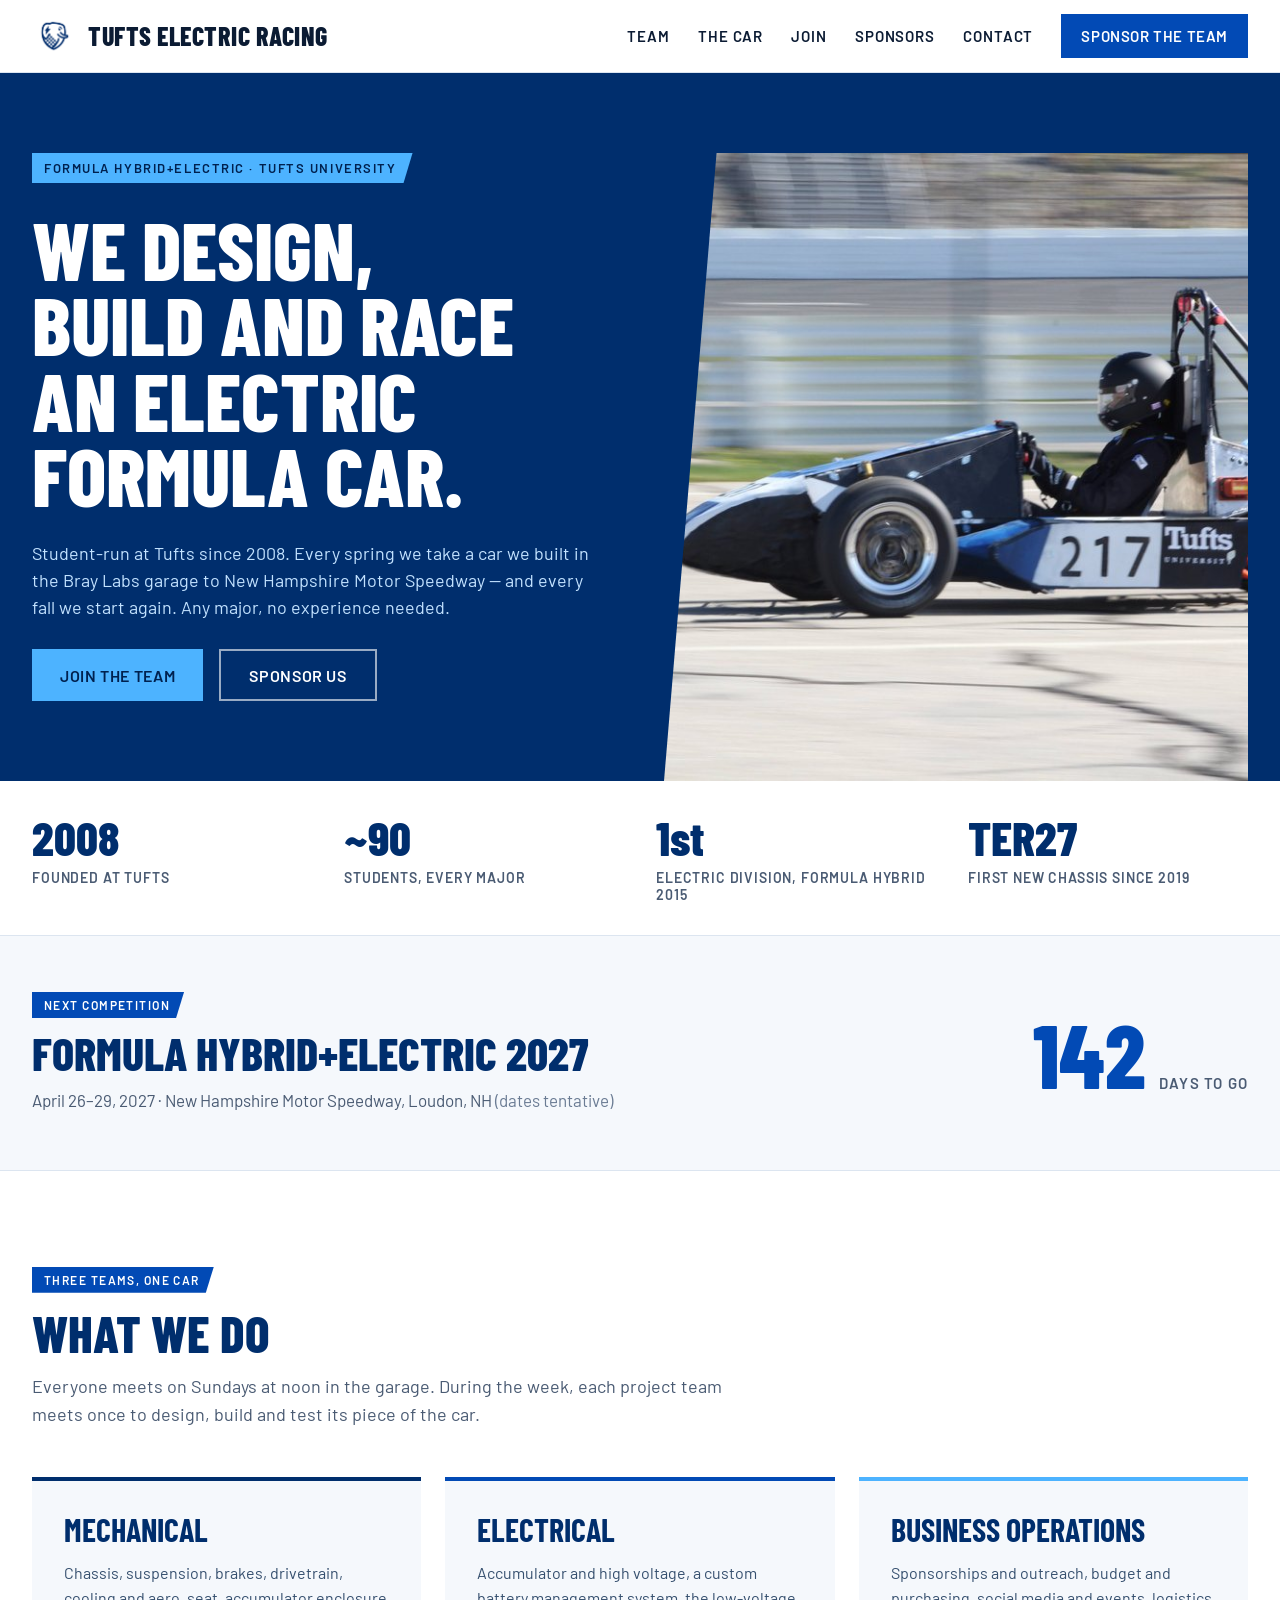
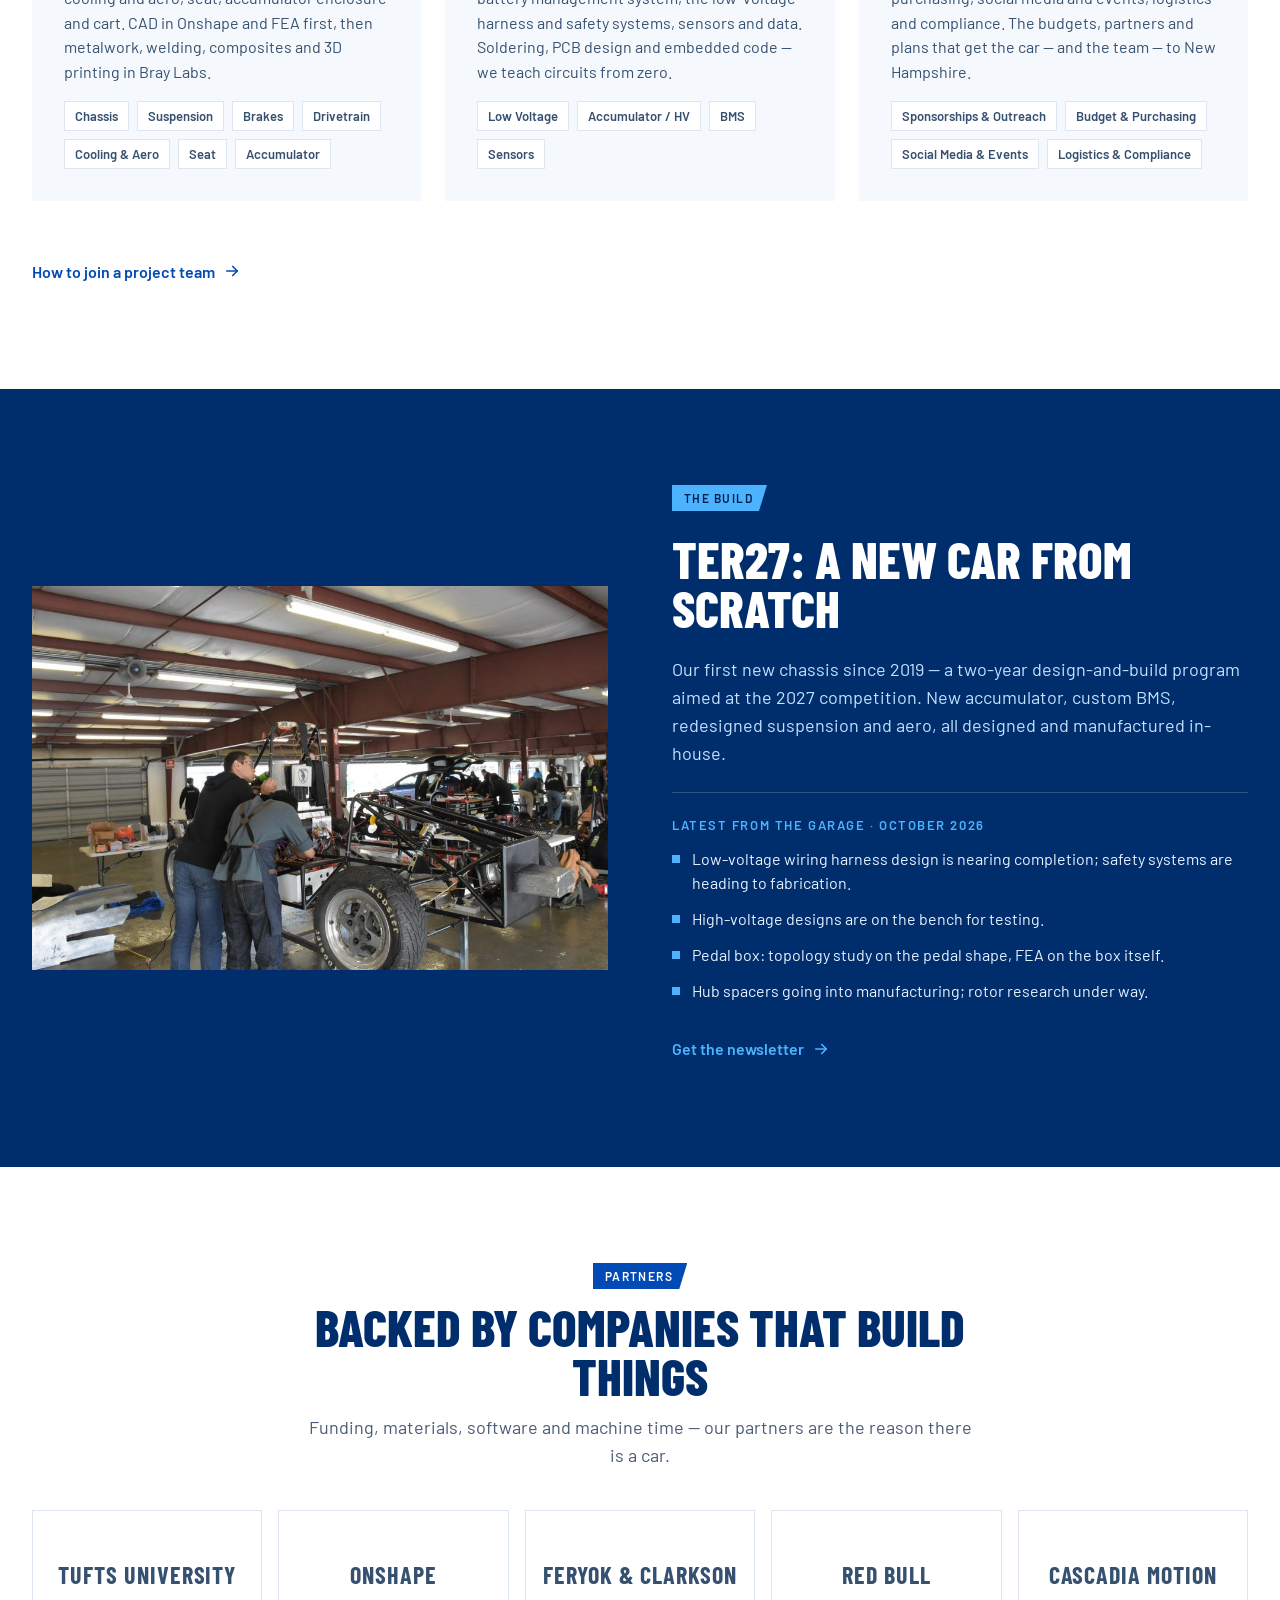
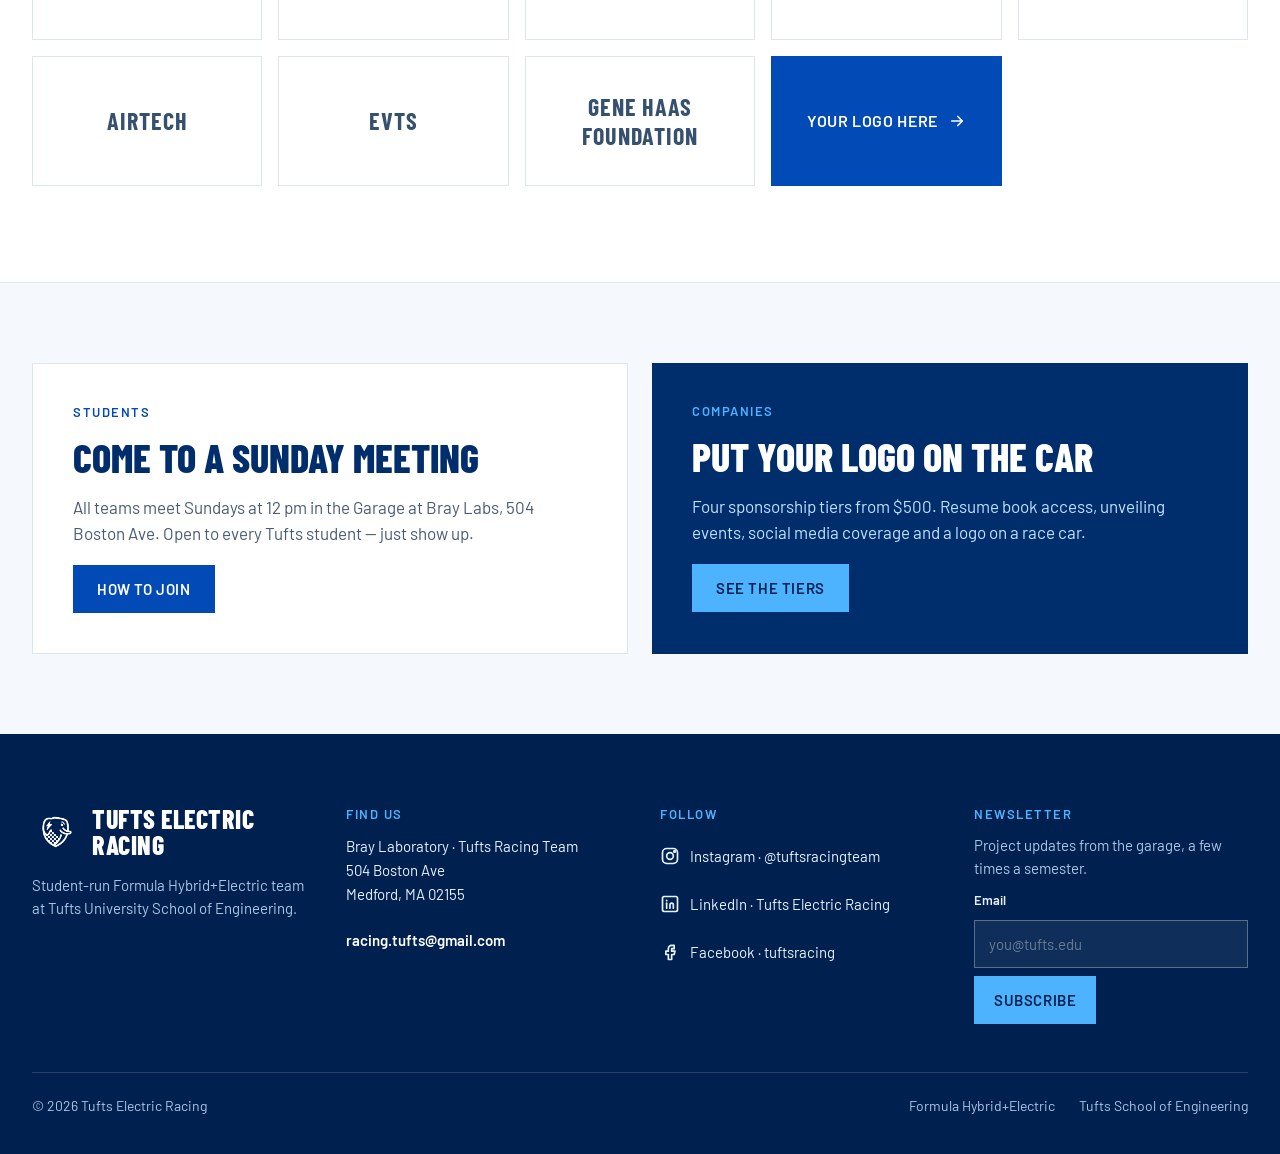
==== index.html @ b84da10d "Website redesign preview: home, sponsors, join and team pages" ====
<!doctype html>
<html lang="en">
<head>
<meta charset="utf-8">
<meta name="viewport" content="width=device-width, initial-scale=1">
<title>Tufts Electric Racing — Formula Hybrid+Electric team at Tufts University</title>
<meta name="description" content="Student-run Formula Hybrid+Electric team at Tufts University. We design, build and race an electric formula car.">
<link rel="icon" type="image/png" href="assets/ter-logo-navy.png">
<link rel="preconnect" href="https://fonts.googleapis.com">
<link rel="preconnect" href="https://fonts.gstatic.com" crossorigin>
<link rel="stylesheet" href="https://fonts.googleapis.com/css2?family=Barlow+Condensed:wght@600;700;800&family=Barlow:wght@400;500;600&display=swap">
<style>
body{margin:0;background:#00214F}
a{color:#024AB5}a:hover{color:#002E6D}
a.navlink:hover{color:#024AB5}
a.btn:hover{filter:brightness(1.08)}
a.btn-ghost:hover{background:rgba(255,255,255,.1)}
a.btn-sky:hover{filter:brightness(1.06)}
a.quiet:hover{text-decoration:underline}
input::placeholder{color:#6B7C94}
</style>
<link rel="stylesheet" href="css/site.css">
</head>
<body>
<div style="font-family: Barlow, 'Helvetica Neue', Arial, sans-serif; color: #0B1B33; background: #F5F8FC; width: 100%; box-sizing: border-box; display: flex; flex-direction: column; -webkit-font-smoothing: antialiased">

  <!-- NAV -->
  <header class="site-header" style="background: #FFFFFF; border-bottom: 1px solid #DCE5F0">
    <nav aria-label="Main" style="max-width: 1280px; margin: 0 auto; padding: 14px 32px; display: flex; align-items: center; gap: 24px; flex-wrap: wrap; box-sizing: border-box">
      <a href="index.html" style="display: flex; align-items: center; gap: 12px; text-decoration: none; color: #0B1B33; min-height: 44px">
        <img src="assets/ter-logo-navy.png" alt="Tufts Electric Racing" style="width: 44px; height: 44px; display: block">
        <span style="font-family: 'Barlow Condensed', 'Arial Narrow', Impact, sans-serif; font-weight: 800; font-size: 26px; letter-spacing: 0.02em; text-transform: uppercase; line-height: 1">Tufts Electric Racing</span>
      </a>
      <button type="button" class="nav-toggle" aria-label="Open menu" aria-expanded="false" aria-controls="site-menu" style="width: 44px; height: 44px; align-items: center; justify-content: center; background: transparent; border: 1px solid #DCE5F0; color: #0B1B33; cursor: pointer; padding: 0; margin-left: auto">
        <svg aria-hidden="true" width="22" height="22" viewBox="0 0 24 24" fill="none" stroke="currentColor" stroke-width="2.2" stroke-linecap="round"><path d="M4 7h16"></path><path d="M4 12h16"></path><path d="M4 17h16"></path></svg>
      </button>
      <div id="site-menu" class="nav-links" style="display: flex; align-items: center; gap: 28px; flex-wrap: wrap; margin-left: auto">
        <a class="navlink" href="team.html" style="display: inline-flex; align-items: center; min-height: 44px; font-weight: 600; font-size: 15px; letter-spacing: 0.06em; text-transform: uppercase; color: #0B1B33; text-decoration: none">Team</a>
        <a class="navlink" href="#ter27" style="display: inline-flex; align-items: center; min-height: 44px; font-weight: 600; font-size: 15px; letter-spacing: 0.06em; text-transform: uppercase; color: #0B1B33; text-decoration: none">The car</a>
        <a class="navlink" href="join.html" style="display: inline-flex; align-items: center; min-height: 44px; font-weight: 600; font-size: 15px; letter-spacing: 0.06em; text-transform: uppercase; color: #0B1B33; text-decoration: none">Join</a>
        <a class="navlink" href="sponsors.html" style="display: inline-flex; align-items: center; min-height: 44px; font-weight: 600; font-size: 15px; letter-spacing: 0.06em; text-transform: uppercase; color: #0B1B33; text-decoration: none">Sponsors</a>
        <a class="navlink" href="#contact" style="display: inline-flex; align-items: center; min-height: 44px; font-weight: 600; font-size: 15px; letter-spacing: 0.06em; text-transform: uppercase; color: #0B1B33; text-decoration: none">Contact</a>
        <a class="btn" href="sponsors.html" style="display: inline-flex; align-items: center; min-height: 44px; padding: 0 20px; background: #024AB5; color: #FFFFFF; font-weight: 600; font-size: 15px; letter-spacing: 0.04em; text-transform: uppercase; text-decoration: none">Sponsor the team</a>
      </div>
    </nav>
  </header>

  <!-- HERO -->
  <section style="background: #002E6D; color: #FFFFFF; overflow: hidden">
    <div style="max-width: 1280px; margin: 0 auto; padding: 80px 32px 0; box-sizing: border-box; display: grid; grid-template-columns: repeat(auto-fit, minmax(min(480px, 100%), 1fr)); gap: 48px; align-items: stretch">
      <div style="display: flex; flex-direction: column; gap: 28px; padding-bottom: 80px; justify-content: center">
        <span style="display: inline-flex; align-items: center; align-self: flex-start; padding: 7px 16px 7px 12px; background: #4DB3FF; color: #00214F; font-size: 13px; font-weight: 600; letter-spacing: 0.12em; text-transform: uppercase; clip-path: polygon(0 0, 100% 0, calc(100% - 9px) 100%, 0 100%)">Formula Hybrid+Electric · Tufts University</span>
        <h1 style="margin: 0; font-family: 'Barlow Condensed', 'Arial Narrow', Impact, sans-serif; font-weight: 800; font-size: clamp(56px, 6.4vw, 100px); line-height: 0.92; text-transform: uppercase; text-wrap: balance">We design, build and race an electric formula car.</h1>
        <p style="margin: 0; font-size: clamp(17px, 1.4vw, 20px); line-height: 1.5; color: #C2E2FF; max-width: 560px">Student-run at Tufts since 2008. Every spring we take a car we built in the Bray Labs garage to New Hampshire Motor Speedway — and every fall we start again. Any major, no experience needed.</p>
        <div style="display: flex; gap: 16px; flex-wrap: wrap">
          <a class="btn-sky" href="join.html" style="display: inline-flex; align-items: center; min-height: 52px; padding: 0 28px; background: #4DB3FF; color: #00214F; font-weight: 600; font-size: 16px; letter-spacing: 0.04em; text-transform: uppercase; text-decoration: none">Join the team</a>
          <a class="btn-ghost" href="sponsors.html" style="display: inline-flex; align-items: center; min-height: 52px; padding: 0 28px; border: 2px solid rgba(255,255,255,0.6); color: #FFFFFF; font-weight: 600; font-size: 16px; letter-spacing: 0.04em; text-transform: uppercase; text-decoration: none; box-sizing: border-box">Sponsor us</a>
        </div>
      </div>
      <figure class="hero-figure" style="margin: 0; min-height: 440px; display: flex">
        <img src="assets/hero-217-track.jpg" alt="Car 217 at speed on the New Hampshire Motor Speedway" style="width: 100%; min-height: 440px; object-fit: cover; display: block; clip-path: polygon(9% 0, 100% 0, 100% 100%, 0 100%)">
      </figure>
    </div>
  </section>

  <!-- STATS -->
  <section aria-label="Team at a glance" style="background: #FFFFFF; border-bottom: 1px solid #DCE5F0">
    <div style="max-width: 1280px; margin: 0 auto; padding: 0 32px; box-sizing: border-box; display: grid; grid-template-columns: repeat(auto-fit, minmax(min(240px, 100%), 1fr)); gap: 0 32px">
      <div style="padding: 32px 0; display: flex; flex-direction: column; gap: 8px">
        <span style="font-family: 'Barlow Condensed', 'Arial Narrow', Impact, sans-serif; font-weight: 800; font-size: 48px; line-height: 1; color: #002E6D">2008</span>
        <span style="font-size: 14px; letter-spacing: 0.06em; text-transform: uppercase; color: #4A5B73; font-weight: 600">Founded at Tufts</span>
      </div>
      <div style="padding: 32px 0; display: flex; flex-direction: column; gap: 8px">
        <span style="font-family: 'Barlow Condensed', 'Arial Narrow', Impact, sans-serif; font-weight: 800; font-size: 48px; line-height: 1; color: #002E6D">~90</span>
        <span style="font-size: 14px; letter-spacing: 0.06em; text-transform: uppercase; color: #4A5B73; font-weight: 600">Students, every major</span>
      </div>
      <div style="padding: 32px 0; display: flex; flex-direction: column; gap: 8px">
        <span style="font-family: 'Barlow Condensed', 'Arial Narrow', Impact, sans-serif; font-weight: 800; font-size: 48px; line-height: 1; color: #002E6D">1st</span>
        <span style="font-size: 14px; letter-spacing: 0.06em; text-transform: uppercase; color: #4A5B73; font-weight: 600">Electric Division, Formula Hybrid 2015</span>
      </div>
      <div style="padding: 32px 0; display: flex; flex-direction: column; gap: 8px">
        <span style="font-family: 'Barlow Condensed', 'Arial Narrow', Impact, sans-serif; font-weight: 800; font-size: 48px; line-height: 1; color: #002E6D">TER27</span>
        <span style="font-size: 14px; letter-spacing: 0.06em; text-transform: uppercase; color: #4A5B73; font-weight: 600">First new chassis since 2019</span>
      </div>
    </div>
  </section>

  <!-- NEXT RACE -->
  <section aria-label="Next competition" style="background: #F5F8FC">
    <div style="max-width: 1280px; margin: 0 auto; padding: 56px 32px; box-sizing: border-box; display: flex; flex-wrap: wrap; gap: 32px 48px; align-items: center; justify-content: space-between">
      <div style="display: flex; flex-direction: column; gap: 12px; flex: 1 1 420px">
        <span style="display: inline-flex; align-items: center; align-self: flex-start; padding: 6px 14px 6px 12px; background: #024AB5; color: #FFFFFF; font-size: 12px; font-weight: 600; letter-spacing: 0.12em; text-transform: uppercase; clip-path: polygon(0 0, 100% 0, calc(100% - 8px) 100%, 0 100%)">Next competition</span>
        <h2 style="margin: 0; font-family: 'Barlow Condensed', 'Arial Narrow', Impact, sans-serif; font-weight: 800; font-size: clamp(36px, 3.6vw, 52px); line-height: 1; text-transform: uppercase; color: #002E6D">Formula Hybrid+Electric 2027</h2>
        <p style="margin: 0; font-size: 17px; line-height: 1.5; color: #4A5B73">April 26–29, 2027 · New Hampshire Motor Speedway, Loudon, NH <span style="color: #6B7C94">(dates tentative)</span></p>
      </div>
      <div style="display: flex; align-items: baseline; gap: 14px">
        <span style="font-family: 'Barlow Condensed', 'Arial Narrow', Impact, sans-serif; font-weight: 800; font-size: clamp(72px, 7vw, 112px); line-height: 0.9; color: #024AB5"><span data-days-to="2027-04-26">180</span></span>
        <span style="font-size: 15px; font-weight: 600; letter-spacing: 0.08em; text-transform: uppercase; color: #4A5B73; max-width: 90px; line-height: 1.3">days to go</span>
      </div>
    </div>
  </section>

  <!-- WHAT WE DO -->
  <section id="teams" style="background: #FFFFFF; border-top: 1px solid #DCE5F0">
    <div style="max-width: 1280px; margin: 0 auto; padding: 96px 32px; box-sizing: border-box; display: flex; flex-direction: column; gap: 48px">
      <div style="display: flex; flex-direction: column; gap: 16px; max-width: 720px">
        <span style="display: inline-flex; align-items: center; align-self: flex-start; padding: 6px 14px 6px 12px; background: #024AB5; color: #FFFFFF; font-size: 12px; font-weight: 600; letter-spacing: 0.12em; text-transform: uppercase; clip-path: polygon(0 0, 100% 0, calc(100% - 8px) 100%, 0 100%)">Three teams, one car</span>
        <h2 style="margin: 0; font-family: 'Barlow Condensed', 'Arial Narrow', Impact, sans-serif; font-weight: 800; font-size: clamp(40px, 4vw, 60px); line-height: 0.95; text-transform: uppercase; color: #002E6D">What we do</h2>
        <p style="margin: 0; font-size: 18px; line-height: 1.55; color: #4A5B73">Everyone meets on Sundays at noon in the garage. During the week, each project team meets once to design, build and test its piece of the car.</p>
      </div>
      <div style="display: grid; grid-template-columns: repeat(auto-fit, minmax(min(340px, 100%), 1fr)); gap: 24px">
        <article style="background: #F5F8FC; border-top: 4px solid #002E6D; padding: 32px; display: flex; flex-direction: column; gap: 16px">
          <h3 style="margin: 0; font-family: 'Barlow Condensed', 'Arial Narrow', Impact, sans-serif; font-weight: 700; font-size: 32px; line-height: 1; text-transform: uppercase; color: #002E6D">Mechanical</h3>
          <p style="margin: 0; font-size: 16px; line-height: 1.55; color: #36506F">Chassis, suspension, brakes, drivetrain, cooling and aero, seat, accumulator enclosure and cart. CAD in Onshape and FEA first, then metalwork, welding, composites and 3D printing in Bray Labs.</p>
          <ul style="margin: 0; padding: 0; list-style: none; display: flex; flex-wrap: wrap; gap: 8px">
            <li style="padding: 6px 10px; background: #FFFFFF; border: 1px solid #DCE5F0; font-size: 13px; font-weight: 600; color: #36506F">Chassis</li>
            <li style="padding: 6px 10px; background: #FFFFFF; border: 1px solid #DCE5F0; font-size: 13px; font-weight: 600; color: #36506F">Suspension</li>
            <li style="padding: 6px 10px; background: #FFFFFF; border: 1px solid #DCE5F0; font-size: 13px; font-weight: 600; color: #36506F">Brakes</li>
            <li style="padding: 6px 10px; background: #FFFFFF; border: 1px solid #DCE5F0; font-size: 13px; font-weight: 600; color: #36506F">Drivetrain</li>
            <li style="padding: 6px 10px; background: #FFFFFF; border: 1px solid #DCE5F0; font-size: 13px; font-weight: 600; color: #36506F">Cooling &amp; Aero</li>
            <li style="padding: 6px 10px; background: #FFFFFF; border: 1px solid #DCE5F0; font-size: 13px; font-weight: 600; color: #36506F">Seat</li>
            <li style="padding: 6px 10px; background: #FFFFFF; border: 1px solid #DCE5F0; font-size: 13px; font-weight: 600; color: #36506F">Accumulator</li>
          </ul>
        </article>
        <article style="background: #F5F8FC; border-top: 4px solid #024AB5; padding: 32px; display: flex; flex-direction: column; gap: 16px">
          <h3 style="margin: 0; font-family: 'Barlow Condensed', 'Arial Narrow', Impact, sans-serif; font-weight: 700; font-size: 32px; line-height: 1; text-transform: uppercase; color: #002E6D">Electrical</h3>
          <p style="margin: 0; font-size: 16px; line-height: 1.55; color: #36506F">Accumulator and high voltage, a custom battery management system, the low-voltage harness and safety systems, sensors and data. Soldering, PCB design and embedded code — we teach circuits from zero.</p>
          <ul style="margin: 0; padding: 0; list-style: none; display: flex; flex-wrap: wrap; gap: 8px">
            <li style="padding: 6px 10px; background: #FFFFFF; border: 1px solid #DCE5F0; font-size: 13px; font-weight: 600; color: #36506F">Low Voltage</li>
            <li style="padding: 6px 10px; background: #FFFFFF; border: 1px solid #DCE5F0; font-size: 13px; font-weight: 600; color: #36506F">Accumulator / HV</li>
            <li style="padding: 6px 10px; background: #FFFFFF; border: 1px solid #DCE5F0; font-size: 13px; font-weight: 600; color: #36506F">BMS</li>
            <li style="padding: 6px 10px; background: #FFFFFF; border: 1px solid #DCE5F0; font-size: 13px; font-weight: 600; color: #36506F">Sensors</li>
          </ul>
        </article>
        <article style="background: #F5F8FC; border-top: 4px solid #4DB3FF; padding: 32px; display: flex; flex-direction: column; gap: 16px">
          <h3 style="margin: 0; font-family: 'Barlow Condensed', 'Arial Narrow', Impact, sans-serif; font-weight: 700; font-size: 32px; line-height: 1; text-transform: uppercase; color: #002E6D">Business Operations</h3>
          <p style="margin: 0; font-size: 16px; line-height: 1.55; color: #36506F">Sponsorships and outreach, budget and purchasing, social media and events, logistics and compliance. The budgets, partners and plans that get the car — and the team — to New Hampshire.</p>
          <ul style="margin: 0; padding: 0; list-style: none; display: flex; flex-wrap: wrap; gap: 8px">
            <li style="padding: 6px 10px; background: #FFFFFF; border: 1px solid #DCE5F0; font-size: 13px; font-weight: 600; color: #36506F">Sponsorships &amp; Outreach</li>
            <li style="padding: 6px 10px; background: #FFFFFF; border: 1px solid #DCE5F0; font-size: 13px; font-weight: 600; color: #36506F">Budget &amp; Purchasing</li>
            <li style="padding: 6px 10px; background: #FFFFFF; border: 1px solid #DCE5F0; font-size: 13px; font-weight: 600; color: #36506F">Social Media &amp; Events</li>
            <li style="padding: 6px 10px; background: #FFFFFF; border: 1px solid #DCE5F0; font-size: 13px; font-weight: 600; color: #36506F">Logistics &amp; Compliance</li>
          </ul>
        </article>
      </div>
      <a class="quiet" href="join.html" style="align-self: flex-start; font-weight: 600; font-size: 16px; color: #024AB5; text-decoration: none; display: inline-flex; align-items: center; gap: 8px; min-height: 44px">How to join a project team
        <svg aria-hidden="true" width="18" height="18" viewBox="0 0 24 24" fill="none" stroke="currentColor" stroke-width="2.2" stroke-linecap="round" stroke-linejoin="round"><path d="M5 12h14"></path><path d="m13 6 6 6-6 6"></path></svg>
      </a>
    </div>
  </section>

  <!-- TER27 -->
  <section id="ter27" style="background: #002E6D; color: #FFFFFF">
    <div style="max-width: 1280px; margin: 0 auto; padding: 96px 32px; box-sizing: border-box; display: grid; grid-template-columns: repeat(auto-fit, minmax(min(480px, 100%), 1fr)); gap: 64px; align-items: center">
      <img src="assets/garage-chassis.jpg" alt="The chassis on stands in the Bray Labs garage" style="width: 100%; height: auto; display: block">
      <div style="display: flex; flex-direction: column; gap: 24px">
        <span style="display: inline-flex; align-items: center; align-self: flex-start; padding: 6px 14px 6px 12px; background: #4DB3FF; color: #00214F; font-size: 12px; font-weight: 600; letter-spacing: 0.12em; text-transform: uppercase; clip-path: polygon(0 0, 100% 0, calc(100% - 8px) 100%, 0 100%)">The build</span>
        <h2 style="margin: 0; font-family: 'Barlow Condensed', 'Arial Narrow', Impact, sans-serif; font-weight: 800; font-size: clamp(40px, 4vw, 60px); line-height: 0.95; text-transform: uppercase">TER27: a new car from scratch</h2>
        <p style="margin: 0; font-size: 18px; line-height: 1.55; color: #C2E2FF">Our first new chassis since 2019 — a two-year design-and-build program aimed at the 2027 competition. New accumulator, custom BMS, redesigned suspension and aero, all designed and manufactured in-house.</p>
        <div style="display: flex; flex-direction: column; gap: 14px; border-top: 1px solid rgba(255,255,255,0.18); padding-top: 24px">
          <h3 style="margin: 0; font-size: 13px; font-weight: 600; letter-spacing: 0.12em; text-transform: uppercase; color: #4DB3FF">Latest from the garage · October 2026</h3>
          <ul style="margin: 0; padding: 0; list-style: none; display: flex; flex-direction: column; gap: 12px; font-size: 16px; line-height: 1.5; color: #E8F2FF">
            <li style="display: flex; gap: 12px"><span aria-hidden="true" style="flex: none; width: 8px; height: 8px; margin-top: 8px; background: #4DB3FF"></span>Low-voltage wiring harness design is nearing completion; safety systems are heading to fabrication.</li>
            <li style="display: flex; gap: 12px"><span aria-hidden="true" style="flex: none; width: 8px; height: 8px; margin-top: 8px; background: #4DB3FF"></span>High-voltage designs are on the bench for testing.</li>
            <li style="display: flex; gap: 12px"><span aria-hidden="true" style="flex: none; width: 8px; height: 8px; margin-top: 8px; background: #4DB3FF"></span>Pedal box: topology study on the pedal shape, FEA on the box itself.</li>
            <li style="display: flex; gap: 12px"><span aria-hidden="true" style="flex: none; width: 8px; height: 8px; margin-top: 8px; background: #4DB3FF"></span>Hub spacers going into manufacturing; rotor research under way.</li>
          </ul>
        </div>
        <a class="quiet" href="#newsletter" style="align-self: flex-start; font-weight: 600; font-size: 16px; color: #4DB3FF; text-decoration: none; display: inline-flex; align-items: center; gap: 8px; min-height: 44px">Get the newsletter
          <svg aria-hidden="true" width="18" height="18" viewBox="0 0 24 24" fill="none" stroke="currentColor" stroke-width="2.2" stroke-linecap="round" stroke-linejoin="round"><path d="M5 12h14"></path><path d="m13 6 6 6-6 6"></path></svg>
        </a>
      </div>
    </div>
  </section>

  <!-- PARTNERS -->
  <section aria-label="Partners" style="background: #FFFFFF">
    <div style="max-width: 1280px; margin: 0 auto; padding: 96px 32px; box-sizing: border-box; display: flex; flex-direction: column; gap: 40px; align-items: center; text-align: center">
      <div style="display: flex; flex-direction: column; gap: 14px; align-items: center; max-width: 680px">
        <span style="display: inline-flex; align-items: center; padding: 6px 14px 6px 12px; background: #024AB5; color: #FFFFFF; font-size: 12px; font-weight: 600; letter-spacing: 0.12em; text-transform: uppercase; clip-path: polygon(0 0, 100% 0, calc(100% - 8px) 100%, 0 100%)">Partners</span>
        <h2 style="margin: 0; font-family: 'Barlow Condensed', 'Arial Narrow', Impact, sans-serif; font-weight: 800; font-size: clamp(40px, 4vw, 60px); line-height: 0.95; text-transform: uppercase; color: #002E6D">Backed by companies that build things</h2>
        <p style="margin: 0; font-size: 18px; line-height: 1.55; color: #4A5B73">Funding, materials, software and machine time — our partners are the reason there is a car.</p>
      </div>
      <ul style="margin: 0; padding: 0; list-style: none; width: 100%; display: grid; grid-template-columns: repeat(auto-fit, minmax(min(200px, 100%), 1fr)); gap: 16px">
        <li style="border: 1px solid #DCE5F0; min-height: 96px; display: flex; align-items: center; justify-content: center; padding: 16px; font-family: 'Barlow Condensed', 'Arial Narrow', Impact, sans-serif; font-weight: 700; font-size: 24px; letter-spacing: 0.04em; text-transform: uppercase; color: #36506F">Tufts University</li>
        <li style="border: 1px solid #DCE5F0; min-height: 96px; display: flex; align-items: center; justify-content: center; padding: 16px; font-family: 'Barlow Condensed', 'Arial Narrow', Impact, sans-serif; font-weight: 700; font-size: 24px; letter-spacing: 0.04em; text-transform: uppercase; color: #36506F">Onshape</li>
        <li style="border: 1px solid #DCE5F0; min-height: 96px; display: flex; align-items: center; justify-content: center; padding: 16px; font-family: 'Barlow Condensed', 'Arial Narrow', Impact, sans-serif; font-weight: 700; font-size: 24px; letter-spacing: 0.04em; text-transform: uppercase; color: #36506F">Feryok &amp; Clarkson</li>
        <li style="border: 1px solid #DCE5F0; min-height: 96px; display: flex; align-items: center; justify-content: center; padding: 16px; font-family: 'Barlow Condensed', 'Arial Narrow', Impact, sans-serif; font-weight: 700; font-size: 24px; letter-spacing: 0.04em; text-transform: uppercase; color: #36506F">Red Bull</li>
        <li style="border: 1px solid #DCE5F0; min-height: 96px; display: flex; align-items: center; justify-content: center; padding: 16px; font-family: 'Barlow Condensed', 'Arial Narrow', Impact, sans-serif; font-weight: 700; font-size: 24px; letter-spacing: 0.04em; text-transform: uppercase; color: #36506F">Cascadia Motion</li>
        <li style="border: 1px solid #DCE5F0; min-height: 96px; display: flex; align-items: center; justify-content: center; padding: 16px; font-family: 'Barlow Condensed', 'Arial Narrow', Impact, sans-serif; font-weight: 700; font-size: 24px; letter-spacing: 0.04em; text-transform: uppercase; color: #36506F">Airtech</li>
        <li style="border: 1px solid #DCE5F0; min-height: 96px; display: flex; align-items: center; justify-content: center; padding: 16px; font-family: 'Barlow Condensed', 'Arial Narrow', Impact, sans-serif; font-weight: 700; font-size: 24px; letter-spacing: 0.04em; text-transform: uppercase; color: #36506F">evTS</li>
        <li style="border: 1px solid #DCE5F0; min-height: 96px; display: flex; align-items: center; justify-content: center; padding: 16px; font-family: 'Barlow Condensed', 'Arial Narrow', Impact, sans-serif; font-weight: 700; font-size: 24px; letter-spacing: 0.04em; text-transform: uppercase; color: #36506F">Gene Haas Foundation</li>
        <li style="display: flex"><a class="btn" href="sponsors.html" style="flex: 1; min-height: 96px; display: flex; align-items: center; justify-content: center; gap: 10px; padding: 16px; background: #024AB5; color: #FFFFFF; font-weight: 600; font-size: 16px; letter-spacing: 0.04em; text-transform: uppercase; text-decoration: none">Your logo here
          <svg aria-hidden="true" width="18" height="18" viewBox="0 0 24 24" fill="none" stroke="currentColor" stroke-width="2.2" stroke-linecap="round" stroke-linejoin="round"><path d="M5 12h14"></path><path d="m13 6 6 6-6 6"></path></svg></a></li>
      </ul>
    </div>
  </section>

  <!-- CTA TILES -->
  <section aria-label="Get involved" style="background: #F5F8FC; border-top: 1px solid #DCE5F0">
    <div style="max-width: 1280px; margin: 0 auto; padding: 80px 32px; box-sizing: border-box; display: grid; grid-template-columns: repeat(auto-fit, minmax(min(440px, 100%), 1fr)); gap: 24px">
      <div style="background: #FFFFFF; border: 1px solid #DCE5F0; padding: 40px; display: flex; flex-direction: column; gap: 18px">
        <span style="font-size: 13px; font-weight: 600; letter-spacing: 0.12em; text-transform: uppercase; color: #024AB5">Students</span>
        <h3 style="margin: 0; font-family: 'Barlow Condensed', 'Arial Narrow', Impact, sans-serif; font-weight: 800; font-size: 40px; line-height: 0.95; text-transform: uppercase; color: #002E6D">Come to a Sunday meeting</h3>
        <p style="margin: 0; font-size: 17px; line-height: 1.55; color: #4A5B73">All teams meet Sundays at 12 pm in the Garage at Bray Labs, 504 Boston Ave. Open to every Tufts student — just show up.</p>
        <a class="btn" href="join.html" style="align-self: flex-start; display: inline-flex; align-items: center; min-height: 48px; padding: 0 24px; background: #024AB5; color: #FFFFFF; font-weight: 600; font-size: 15px; letter-spacing: 0.04em; text-transform: uppercase; text-decoration: none">How to join</a>
      </div>
      <div style="background: #002E6D; padding: 40px; display: flex; flex-direction: column; gap: 18px; color: #FFFFFF">
        <span style="font-size: 13px; font-weight: 600; letter-spacing: 0.12em; text-transform: uppercase; color: #4DB3FF">Companies</span>
        <h3 style="margin: 0; font-family: 'Barlow Condensed', 'Arial Narrow', Impact, sans-serif; font-weight: 800; font-size: 40px; line-height: 0.95; text-transform: uppercase">Put your logo on the car</h3>
        <p style="margin: 0; font-size: 17px; line-height: 1.55; color: #C2E2FF">Four sponsorship tiers from $500. Resume book access, unveiling events, social media coverage and a logo on a race car.</p>
        <a class="btn-sky" href="sponsors.html" style="align-self: flex-start; display: inline-flex; align-items: center; min-height: 48px; padding: 0 24px; background: #4DB3FF; color: #00214F; font-weight: 600; font-size: 15px; letter-spacing: 0.04em; text-transform: uppercase; text-decoration: none">See the tiers</a>
      </div>
    </div>
  </section>

  <!-- FOOTER -->
  <footer id="contact" style="background: #00214F; color: #FFFFFF">
    <div style="max-width: 1280px; margin: 0 auto; padding: 72px 32px 40px; box-sizing: border-box; display: flex; flex-direction: column; gap: 48px">
      <div style="display: grid; grid-template-columns: repeat(auto-fit, minmax(min(240px, 100%), 1fr)); gap: 40px">
        <div style="display: flex; flex-direction: column; gap: 16px">
          <div style="display: flex; align-items: center; gap: 12px">
            <img src="assets/ter-logo.png" alt="" style="width: 48px; height: 48px; display: block">
            <span style="font-family: 'Barlow Condensed', 'Arial Narrow', Impact, sans-serif; font-weight: 800; font-size: 26px; letter-spacing: 0.02em; text-transform: uppercase; line-height: 1">Tufts Electric Racing</span>
          </div>
          <p style="margin: 0; font-size: 15px; line-height: 1.55; color: #A9C8E8">Student-run Formula Hybrid+Electric team at Tufts University School of Engineering.</p>
        </div>
        <div style="display: flex; flex-direction: column; gap: 12px">
          <h3 style="margin: 0; font-size: 13px; font-weight: 600; letter-spacing: 0.12em; text-transform: uppercase; color: #4DB3FF">Find us</h3>
          <p style="margin: 0; font-size: 15px; line-height: 1.6; color: #E8F2FF">Bray Laboratory · Tufts Racing Team<br>504 Boston Ave<br>Medford, MA 02155</p>
          <a class="quiet" href="mailto:racing.tufts@gmail.com" style="color: #FFFFFF; font-size: 15px; font-weight: 600; text-decoration: none; display: inline-flex; align-items: center; min-height: 44px">racing.tufts@gmail.com</a>
        </div>
        <div style="display: flex; flex-direction: column; gap: 12px">
          <h3 style="margin: 0; font-size: 13px; font-weight: 600; letter-spacing: 0.12em; text-transform: uppercase; color: #4DB3FF">Follow</h3>
          <ul style="margin: 0; padding: 0; list-style: none; display: flex; flex-direction: column; gap: 4px">
            <li><a class="quiet" href="https://www.instagram.com/tuftsracingteam/" style="color: #E8F2FF; font-size: 15px; text-decoration: none; display: inline-flex; align-items: center; gap: 10px; min-height: 44px">
              <svg aria-hidden="true" width="20" height="20" viewBox="0 0 24 24" fill="none" stroke="currentColor" stroke-width="2" stroke-linecap="round" stroke-linejoin="round"><rect x="3" y="3" width="18" height="18" rx="5"></rect><circle cx="12" cy="12" r="4"></circle><circle cx="17.5" cy="6.5" r="1" fill="currentColor"></circle></svg>Instagram · @tuftsracingteam</a></li>
            <li><a class="quiet" href="https://www.linkedin.com/company/tufts-electric-racing/" style="color: #E8F2FF; font-size: 15px; text-decoration: none; display: inline-flex; align-items: center; gap: 10px; min-height: 44px">
              <svg aria-hidden="true" width="20" height="20" viewBox="0 0 24 24" fill="none" stroke="currentColor" stroke-width="2" stroke-linecap="round" stroke-linejoin="round"><rect x="3" y="3" width="18" height="18" rx="2"></rect><path d="M8 11v6"></path><path d="M8 7.5v.5"></path><path d="M12 17v-4a2 2 0 0 1 4 0v4"></path></svg>LinkedIn · Tufts Electric Racing</a></li>
            <li><a class="quiet" href="https://www.facebook.com/tuftsracing" style="color: #E8F2FF; font-size: 15px; text-decoration: none; display: inline-flex; align-items: center; gap: 10px; min-height: 44px">
              <svg aria-hidden="true" width="20" height="20" viewBox="0 0 24 24" fill="none" stroke="currentColor" stroke-width="2" stroke-linecap="round" stroke-linejoin="round"><path d="M14 8h3V4h-3a4 4 0 0 0-4 4v3H7v4h3v6h4v-6h3l1-4h-4V8z"></path></svg>Facebook · tuftsracing</a></li>
          </ul>
        </div>
        <form id="newsletter" style="display: flex; flex-direction: column; gap: 12px">
          <h3 style="margin: 0; font-size: 13px; font-weight: 600; letter-spacing: 0.12em; text-transform: uppercase; color: #4DB3FF">Newsletter</h3>
          <p style="margin: 0; font-size: 15px; line-height: 1.55; color: #A9C8E8">Project updates from the garage, a few times a semester.</p>
          <label for="nl-email" style="font-size: 13px; font-weight: 600; color: #E8F2FF">Email</label>
          <div style="display: flex; gap: 8px; flex-wrap: wrap">
            <input id="nl-email" type="email" placeholder="you@tufts.edu" style="flex: 1 1 180px; min-height: 48px; padding: 0 14px; border: 1px solid rgba(255,255,255,0.3); background: rgba(255,255,255,0.06); color: #FFFFFF; font-family: inherit; font-size: 15px; box-sizing: border-box">
            <button type="button" style="min-height: 48px; padding: 0 20px; background: #4DB3FF; color: #00214F; border: 0; font-family: inherit; font-weight: 600; font-size: 15px; letter-spacing: 0.04em; text-transform: uppercase; cursor: pointer">Subscribe</button>
          </div>
        </form>
      </div>
      <div style="border-top: 1px solid rgba(255,255,255,0.15); padding-top: 24px; display: flex; flex-wrap: wrap; gap: 12px 32px; justify-content: space-between; font-size: 14px; color: #A9C8E8">
        <span>© 2026 Tufts Electric Racing</span>
        <div style="display: flex; gap: 24px; flex-wrap: wrap">
          <a class="quiet" href="https://formula-hybrid.org/" style="color: #A9C8E8; text-decoration: none">Formula Hybrid+Electric</a>
          <a class="quiet" href="https://engineering.tufts.edu/" style="color: #A9C8E8; text-decoration: none">Tufts School of Engineering</a>
        </div>
      </div>
    </div>
  </footer>

</div>
<script src="js/site.js"></script>
</body>
</html>
---- css/site.css ----
/* Tufts Electric Racing — site styles shared by every page */
html { scroll-behavior: smooth; }
img { max-width: 100%; }
a:focus-visible, button:focus-visible, input:focus-visible { outline: 3px solid #4DB3FF; outline-offset: 2px; }
.nav-toggle { display: none; }
@media (max-width: 820px) {
  .nav-toggle { display: inline-flex; }
  .site-header nav { padding: 10px 20px !important; gap: 12px !important; }
  .site-header nav > a > img { width: 40px !important; height: 40px !important; }
  .site-header nav > a > span { font-size: 20px !important; }
  .nav-links { display: none !important; width: 100%; flex-direction: column !important; align-items: stretch !important; gap: 0 !important; padding-top: 8px; border-top: 1px solid #DCE5F0; margin-top: 10px; }
  .nav-links.open { display: flex !important; }
  .nav-links a { min-height: 48px !important; }
  .hero-figure img { clip-path: polygon(0 0, 100% 0, 100% 100%, 0 92%) !important; min-height: 260px !important; max-height: 360px; }
  .hero-figure { min-height: 0 !important; }
}
@media (prefers-reduced-motion: reduce) { html { scroll-behavior: auto; } }
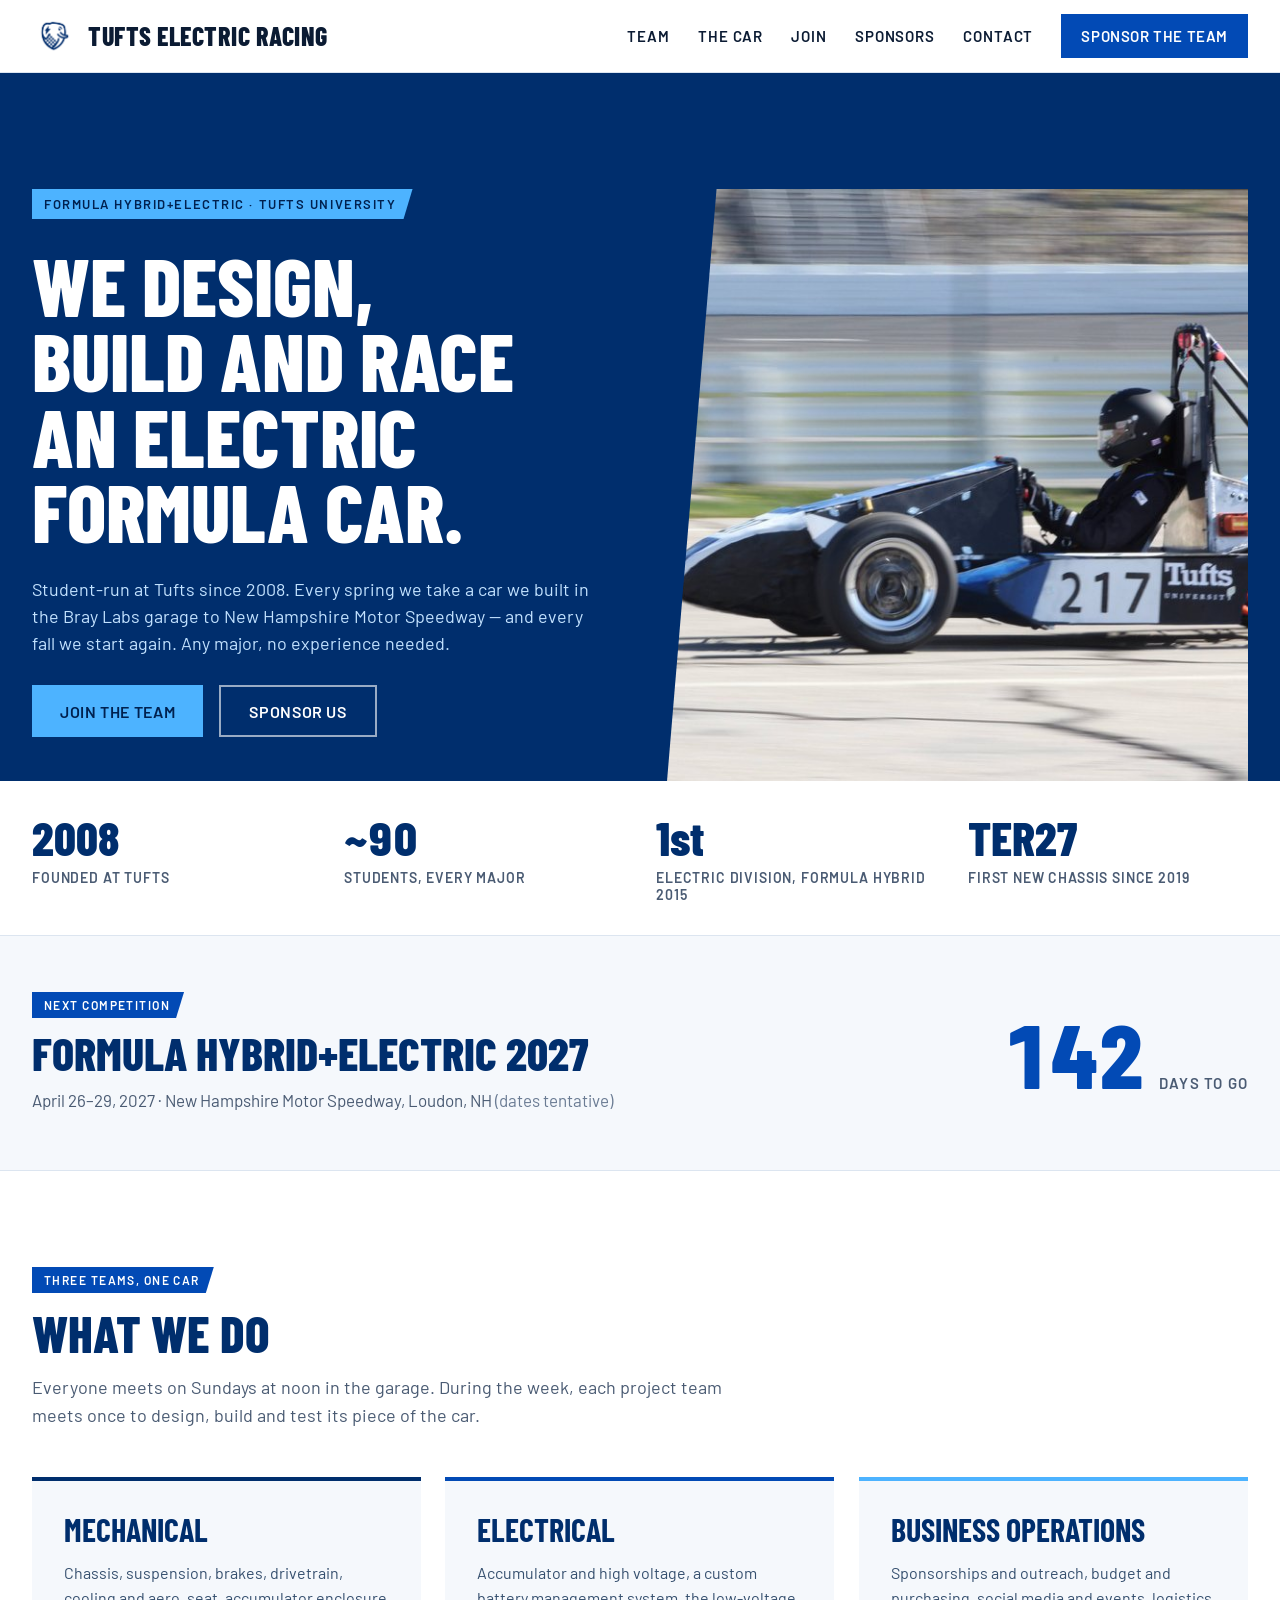
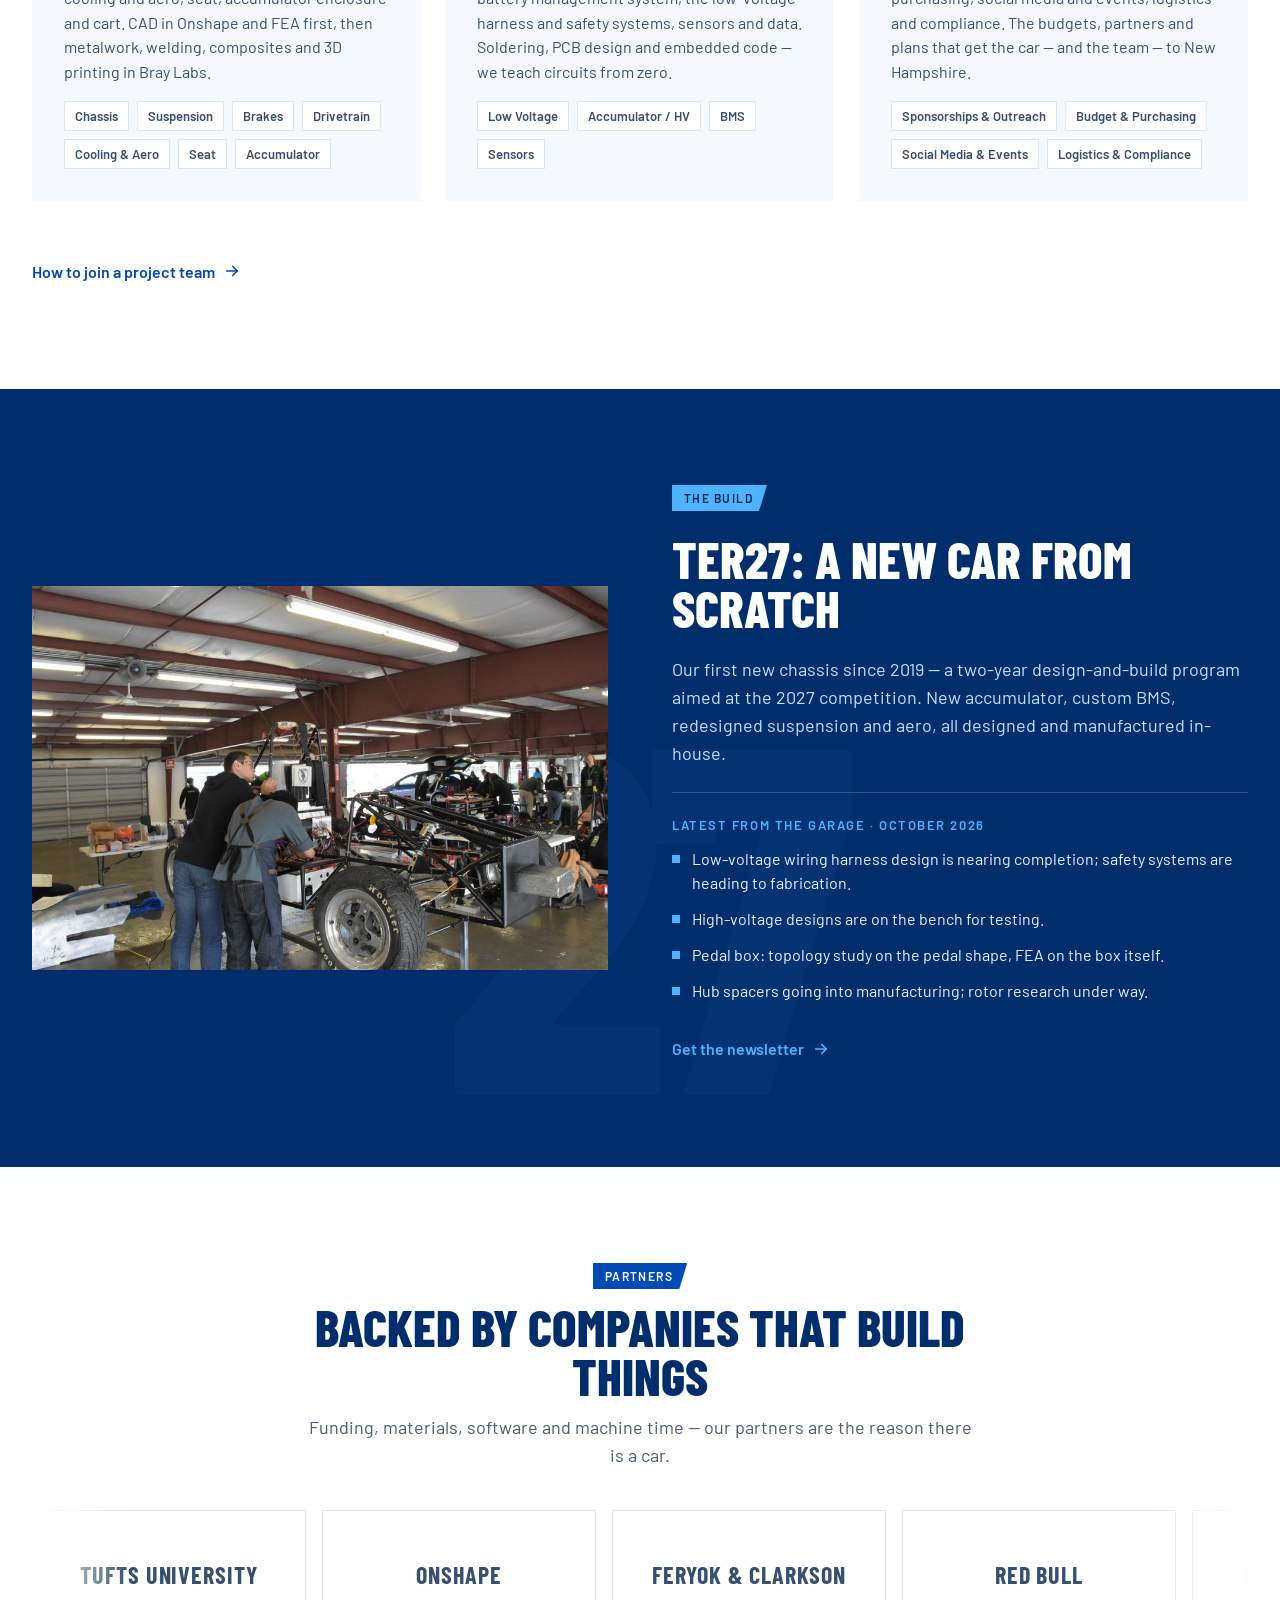
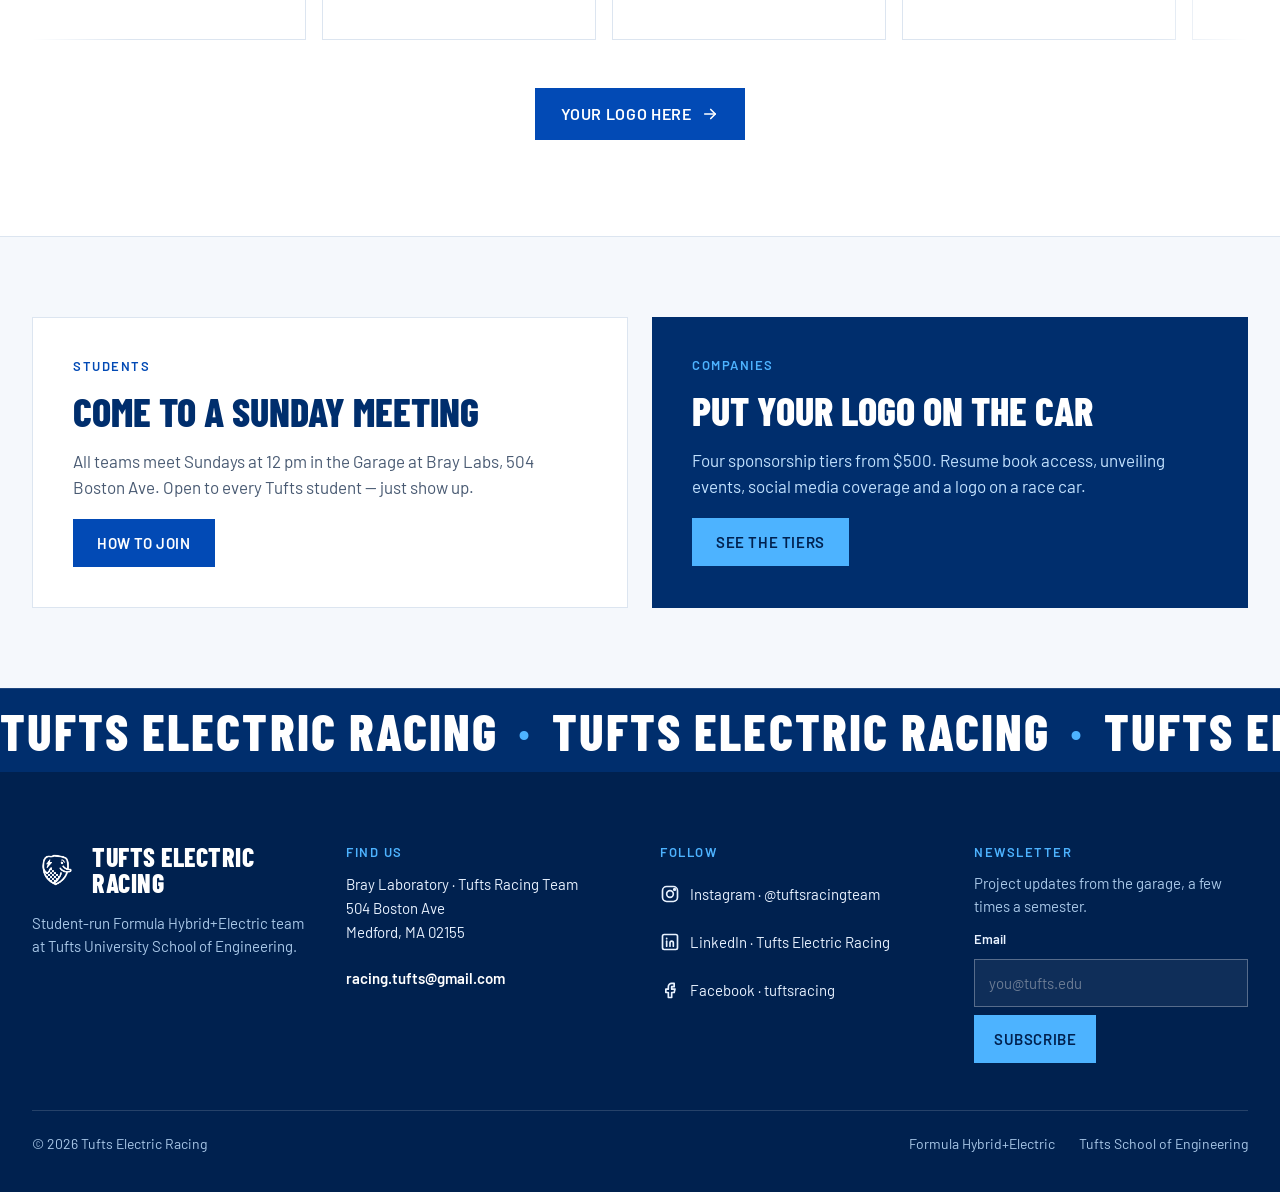
==== commit 90faa90f: "Add motion layer: scroll reveals, counters, partner marquee, TER27 scroll scene, overlay menu" ====
--- a/index.html
+++ b/index.html
@@ -1,5 +1,5 @@
 <!doctype html>
-<html lang="en">
+<html lang="en" class="no-js">
 <head>
 <meta charset="utf-8">
 <meta name="viewport" content="width=device-width, initial-scale=1">
@@ -20,247 +20,235 @@
 input::placeholder{color:#6B7C94}
 </style>
 <link rel="stylesheet" href="css/site.css">
+<script>document.documentElement.className = 'js';</script>
 </head>
 <body>
 <div style="font-family: Barlow, 'Helvetica Neue', Arial, sans-serif; color: #0B1B33; background: #F5F8FC; width: 100%; box-sizing: border-box; display: flex; flex-direction: column; -webkit-font-smoothing: antialiased">
-
-  <!-- NAV -->
-  <header class="site-header" style="background: #FFFFFF; border-bottom: 1px solid #DCE5F0">
-    <nav aria-label="Main" style="max-width: 1280px; margin: 0 auto; padding: 14px 32px; display: flex; align-items: center; gap: 24px; flex-wrap: wrap; box-sizing: border-box">
-      <a href="index.html" style="display: flex; align-items: center; gap: 12px; text-decoration: none; color: #0B1B33; min-height: 44px">
-        <img src="assets/ter-logo-navy.png" alt="Tufts Electric Racing" style="width: 44px; height: 44px; display: block">
-        <span style="font-family: 'Barlow Condensed', 'Arial Narrow', Impact, sans-serif; font-weight: 800; font-size: 26px; letter-spacing: 0.02em; text-transform: uppercase; line-height: 1">Tufts Electric Racing</span>
-      </a>
-      <button type="button" class="nav-toggle" aria-label="Open menu" aria-expanded="false" aria-controls="site-menu" style="width: 44px; height: 44px; align-items: center; justify-content: center; background: transparent; border: 1px solid #DCE5F0; color: #0B1B33; cursor: pointer; padding: 0; margin-left: auto">
-        <svg aria-hidden="true" width="22" height="22" viewBox="0 0 24 24" fill="none" stroke="currentColor" stroke-width="2.2" stroke-linecap="round"><path d="M4 7h16"></path><path d="M4 12h16"></path><path d="M4 17h16"></path></svg>
-      </button>
-      <div id="site-menu" class="nav-links" style="display: flex; align-items: center; gap: 28px; flex-wrap: wrap; margin-left: auto">
-        <a class="navlink" href="team.html" style="display: inline-flex; align-items: center; min-height: 44px; font-weight: 600; font-size: 15px; letter-spacing: 0.06em; text-transform: uppercase; color: #0B1B33; text-decoration: none">Team</a>
-        <a class="navlink" href="#ter27" style="display: inline-flex; align-items: center; min-height: 44px; font-weight: 600; font-size: 15px; letter-spacing: 0.06em; text-transform: uppercase; color: #0B1B33; text-decoration: none">The car</a>
-        <a class="navlink" href="join.html" style="display: inline-flex; align-items: center; min-height: 44px; font-weight: 600; font-size: 15px; letter-spacing: 0.06em; text-transform: uppercase; color: #0B1B33; text-decoration: none">Join</a>
-        <a class="navlink" href="sponsors.html" style="display: inline-flex; align-items: center; min-height: 44px; font-weight: 600; font-size: 15px; letter-spacing: 0.06em; text-transform: uppercase; color: #0B1B33; text-decoration: none">Sponsors</a>
-        <a class="navlink" href="#contact" style="display: inline-flex; align-items: center; min-height: 44px; font-weight: 600; font-size: 15px; letter-spacing: 0.06em; text-transform: uppercase; color: #0B1B33; text-decoration: none">Contact</a>
-        <a class="btn" href="sponsors.html" style="display: inline-flex; align-items: center; min-height: 44px; padding: 0 20px; background: #024AB5; color: #FFFFFF; font-weight: 600; font-size: 15px; letter-spacing: 0.04em; text-transform: uppercase; text-decoration: none">Sponsor the team</a>
-      </div>
-    </nav>
-  </header>
-
-  <!-- HERO -->
-  <section style="background: #002E6D; color: #FFFFFF; overflow: hidden">
-    <div style="max-width: 1280px; margin: 0 auto; padding: 80px 32px 0; box-sizing: border-box; display: grid; grid-template-columns: repeat(auto-fit, minmax(min(480px, 100%), 1fr)); gap: 48px; align-items: stretch">
-      <div style="display: flex; flex-direction: column; gap: 28px; padding-bottom: 80px; justify-content: center">
-        <span style="display: inline-flex; align-items: center; align-self: flex-start; padding: 7px 16px 7px 12px; background: #4DB3FF; color: #00214F; font-size: 13px; font-weight: 600; letter-spacing: 0.12em; text-transform: uppercase; clip-path: polygon(0 0, 100% 0, calc(100% - 9px) 100%, 0 100%)">Formula Hybrid+Electric · Tufts University</span>
-        <h1 style="margin: 0; font-family: 'Barlow Condensed', 'Arial Narrow', Impact, sans-serif; font-weight: 800; font-size: clamp(56px, 6.4vw, 100px); line-height: 0.92; text-transform: uppercase; text-wrap: balance">We design, build and race an electric formula car.</h1>
-        <p style="margin: 0; font-size: clamp(17px, 1.4vw, 20px); line-height: 1.5; color: #C2E2FF; max-width: 560px">Student-run at Tufts since 2008. Every spring we take a car we built in the Bray Labs garage to New Hampshire Motor Speedway — and every fall we start again. Any major, no experience needed.</p>
-        <div style="display: flex; gap: 16px; flex-wrap: wrap">
-          <a class="btn-sky" href="join.html" style="display: inline-flex; align-items: center; min-height: 52px; padding: 0 28px; background: #4DB3FF; color: #00214F; font-weight: 600; font-size: 16px; letter-spacing: 0.04em; text-transform: uppercase; text-decoration: none">Join the team</a>
-          <a class="btn-ghost" href="sponsors.html" style="display: inline-flex; align-items: center; min-height: 52px; padding: 0 28px; border: 2px solid rgba(255,255,255,0.6); color: #FFFFFF; font-weight: 600; font-size: 16px; letter-spacing: 0.04em; text-transform: uppercase; text-decoration: none; box-sizing: border-box">Sponsor us</a>
-        </div>
-      </div>
-      <figure class="hero-figure" style="margin: 0; min-height: 440px; display: flex">
-        <img src="assets/hero-217-track.jpg" alt="Car 217 at speed on the New Hampshire Motor Speedway" style="width: 100%; min-height: 440px; object-fit: cover; display: block; clip-path: polygon(9% 0, 100% 0, 100% 100%, 0 100%)">
-      </figure>
-    </div>
-  </section>
-
-  <!-- STATS -->
-  <section aria-label="Team at a glance" style="background: #FFFFFF; border-bottom: 1px solid #DCE5F0">
-    <div style="max-width: 1280px; margin: 0 auto; padding: 0 32px; box-sizing: border-box; display: grid; grid-template-columns: repeat(auto-fit, minmax(min(240px, 100%), 1fr)); gap: 0 32px">
-      <div style="padding: 32px 0; display: flex; flex-direction: column; gap: 8px">
-        <span style="font-family: 'Barlow Condensed', 'Arial Narrow', Impact, sans-serif; font-weight: 800; font-size: 48px; line-height: 1; color: #002E6D">2008</span>
-        <span style="font-size: 14px; letter-spacing: 0.06em; text-transform: uppercase; color: #4A5B73; font-weight: 600">Founded at Tufts</span>
-      </div>
-      <div style="padding: 32px 0; display: flex; flex-direction: column; gap: 8px">
-        <span style="font-family: 'Barlow Condensed', 'Arial Narrow', Impact, sans-serif; font-weight: 800; font-size: 48px; line-height: 1; color: #002E6D">~90</span>
-        <span style="font-size: 14px; letter-spacing: 0.06em; text-transform: uppercase; color: #4A5B73; font-weight: 600">Students, every major</span>
-      </div>
-      <div style="padding: 32px 0; display: flex; flex-direction: column; gap: 8px">
-        <span style="font-family: 'Barlow Condensed', 'Arial Narrow', Impact, sans-serif; font-weight: 800; font-size: 48px; line-height: 1; color: #002E6D">1st</span>
-        <span style="font-size: 14px; letter-spacing: 0.06em; text-transform: uppercase; color: #4A5B73; font-weight: 600">Electric Division, Formula Hybrid 2015</span>
-      </div>
-      <div style="padding: 32px 0; display: flex; flex-direction: column; gap: 8px">
-        <span style="font-family: 'Barlow Condensed', 'Arial Narrow', Impact, sans-serif; font-weight: 800; font-size: 48px; line-height: 1; color: #002E6D">TER27</span>
-        <span style="font-size: 14px; letter-spacing: 0.06em; text-transform: uppercase; color: #4A5B73; font-weight: 600">First new chassis since 2019</span>
-      </div>
-    </div>
-  </section>
-
-  <!-- NEXT RACE -->
-  <section aria-label="Next competition" style="background: #F5F8FC">
-    <div style="max-width: 1280px; margin: 0 auto; padding: 56px 32px; box-sizing: border-box; display: flex; flex-wrap: wrap; gap: 32px 48px; align-items: center; justify-content: space-between">
-      <div style="display: flex; flex-direction: column; gap: 12px; flex: 1 1 420px">
-        <span style="display: inline-flex; align-items: center; align-self: flex-start; padding: 6px 14px 6px 12px; background: #024AB5; color: #FFFFFF; font-size: 12px; font-weight: 600; letter-spacing: 0.12em; text-transform: uppercase; clip-path: polygon(0 0, 100% 0, calc(100% - 8px) 100%, 0 100%)">Next competition</span>
-        <h2 style="margin: 0; font-family: 'Barlow Condensed', 'Arial Narrow', Impact, sans-serif; font-weight: 800; font-size: clamp(36px, 3.6vw, 52px); line-height: 1; text-transform: uppercase; color: #002E6D">Formula Hybrid+Electric 2027</h2>
-        <p style="margin: 0; font-size: 17px; line-height: 1.5; color: #4A5B73">April 26–29, 2027 · New Hampshire Motor Speedway, Loudon, NH <span style="color: #6B7C94">(dates tentative)</span></p>
-      </div>
-      <div style="display: flex; align-items: baseline; gap: 14px">
-        <span style="font-family: 'Barlow Condensed', 'Arial Narrow', Impact, sans-serif; font-weight: 800; font-size: clamp(72px, 7vw, 112px); line-height: 0.9; color: #024AB5"><span data-days-to="2027-04-26">180</span></span>
-        <span style="font-size: 15px; font-weight: 600; letter-spacing: 0.08em; text-transform: uppercase; color: #4A5B73; max-width: 90px; line-height: 1.3">days to go</span>
-      </div>
-    </div>
-  </section>
-
-  <!-- WHAT WE DO -->
-  <section id="teams" style="background: #FFFFFF; border-top: 1px solid #DCE5F0">
-    <div style="max-width: 1280px; margin: 0 auto; padding: 96px 32px; box-sizing: border-box; display: flex; flex-direction: column; gap: 48px">
-      <div style="display: flex; flex-direction: column; gap: 16px; max-width: 720px">
-        <span style="display: inline-flex; align-items: center; align-self: flex-start; padding: 6px 14px 6px 12px; background: #024AB5; color: #FFFFFF; font-size: 12px; font-weight: 600; letter-spacing: 0.12em; text-transform: uppercase; clip-path: polygon(0 0, 100% 0, calc(100% - 8px) 100%, 0 100%)">Three teams, one car</span>
-        <h2 style="margin: 0; font-family: 'Barlow Condensed', 'Arial Narrow', Impact, sans-serif; font-weight: 800; font-size: clamp(40px, 4vw, 60px); line-height: 0.95; text-transform: uppercase; color: #002E6D">What we do</h2>
-        <p style="margin: 0; font-size: 18px; line-height: 1.55; color: #4A5B73">Everyone meets on Sundays at noon in the garage. During the week, each project team meets once to design, build and test its piece of the car.</p>
-      </div>
-      <div style="display: grid; grid-template-columns: repeat(auto-fit, minmax(min(340px, 100%), 1fr)); gap: 24px">
-        <article style="background: #F5F8FC; border-top: 4px solid #002E6D; padding: 32px; display: flex; flex-direction: column; gap: 16px">
-          <h3 style="margin: 0; font-family: 'Barlow Condensed', 'Arial Narrow', Impact, sans-serif; font-weight: 700; font-size: 32px; line-height: 1; text-transform: uppercase; color: #002E6D">Mechanical</h3>
-          <p style="margin: 0; font-size: 16px; line-height: 1.55; color: #36506F">Chassis, suspension, brakes, drivetrain, cooling and aero, seat, accumulator enclosure and cart. CAD in Onshape and FEA first, then metalwork, welding, composites and 3D printing in Bray Labs.</p>
-          <ul style="margin: 0; padding: 0; list-style: none; display: flex; flex-wrap: wrap; gap: 8px">
-            <li style="padding: 6px 10px; background: #FFFFFF; border: 1px solid #DCE5F0; font-size: 13px; font-weight: 600; color: #36506F">Chassis</li>
-            <li style="padding: 6px 10px; background: #FFFFFF; border: 1px solid #DCE5F0; font-size: 13px; font-weight: 600; color: #36506F">Suspension</li>
-            <li style="padding: 6px 10px; background: #FFFFFF; border: 1px solid #DCE5F0; font-size: 13px; font-weight: 600; color: #36506F">Brakes</li>
-            <li style="padding: 6px 10px; background: #FFFFFF; border: 1px solid #DCE5F0; font-size: 13px; font-weight: 600; color: #36506F">Drivetrain</li>
-            <li style="padding: 6px 10px; background: #FFFFFF; border: 1px solid #DCE5F0; font-size: 13px; font-weight: 600; color: #36506F">Cooling &amp; Aero</li>
-            <li style="padding: 6px 10px; background: #FFFFFF; border: 1px solid #DCE5F0; font-size: 13px; font-weight: 600; color: #36506F">Seat</li>
-            <li style="padding: 6px 10px; background: #FFFFFF; border: 1px solid #DCE5F0; font-size: 13px; font-weight: 600; color: #36506F">Accumulator</li>
-          </ul>
-        </article>
-        <article style="background: #F5F8FC; border-top: 4px solid #024AB5; padding: 32px; display: flex; flex-direction: column; gap: 16px">
-          <h3 style="margin: 0; font-family: 'Barlow Condensed', 'Arial Narrow', Impact, sans-serif; font-weight: 700; font-size: 32px; line-height: 1; text-transform: uppercase; color: #002E6D">Electrical</h3>
-          <p style="margin: 0; font-size: 16px; line-height: 1.55; color: #36506F">Accumulator and high voltage, a custom battery management system, the low-voltage harness and safety systems, sensors and data. Soldering, PCB design and embedded code — we teach circuits from zero.</p>
-          <ul style="margin: 0; padding: 0; list-style: none; display: flex; flex-wrap: wrap; gap: 8px">
-            <li style="padding: 6px 10px; background: #FFFFFF; border: 1px solid #DCE5F0; font-size: 13px; font-weight: 600; color: #36506F">Low Voltage</li>
-            <li style="padding: 6px 10px; background: #FFFFFF; border: 1px solid #DCE5F0; font-size: 13px; font-weight: 600; color: #36506F">Accumulator / HV</li>
-            <li style="padding: 6px 10px; background: #FFFFFF; border: 1px solid #DCE5F0; font-size: 13px; font-weight: 600; color: #36506F">BMS</li>
-            <li style="padding: 6px 10px; background: #FFFFFF; border: 1px solid #DCE5F0; font-size: 13px; font-weight: 600; color: #36506F">Sensors</li>
-          </ul>
-        </article>
-        <article style="background: #F5F8FC; border-top: 4px solid #4DB3FF; padding: 32px; display: flex; flex-direction: column; gap: 16px">
-          <h3 style="margin: 0; font-family: 'Barlow Condensed', 'Arial Narrow', Impact, sans-serif; font-weight: 700; font-size: 32px; line-height: 1; text-transform: uppercase; color: #002E6D">Business Operations</h3>
-          <p style="margin: 0; font-size: 16px; line-height: 1.55; color: #36506F">Sponsorships and outreach, budget and purchasing, social media and events, logistics and compliance. The budgets, partners and plans that get the car — and the team — to New Hampshire.</p>
-          <ul style="margin: 0; padding: 0; list-style: none; display: flex; flex-wrap: wrap; gap: 8px">
-            <li style="padding: 6px 10px; background: #FFFFFF; border: 1px solid #DCE5F0; font-size: 13px; font-weight: 600; color: #36506F">Sponsorships &amp; Outreach</li>
-            <li style="padding: 6px 10px; background: #FFFFFF; border: 1px solid #DCE5F0; font-size: 13px; font-weight: 600; color: #36506F">Budget &amp; Purchasing</li>
-            <li style="padding: 6px 10px; background: #FFFFFF; border: 1px solid #DCE5F0; font-size: 13px; font-weight: 600; color: #36506F">Social Media &amp; Events</li>
-            <li style="padding: 6px 10px; background: #FFFFFF; border: 1px solid #DCE5F0; font-size: 13px; font-weight: 600; color: #36506F">Logistics &amp; Compliance</li>
-          </ul>
-        </article>
-      </div>
-      <a class="quiet" href="join.html" style="align-self: flex-start; font-weight: 600; font-size: 16px; color: #024AB5; text-decoration: none; display: inline-flex; align-items: center; gap: 8px; min-height: 44px">How to join a project team
-        <svg aria-hidden="true" width="18" height="18" viewBox="0 0 24 24" fill="none" stroke="currentColor" stroke-width="2.2" stroke-linecap="round" stroke-linejoin="round"><path d="M5 12h14"></path><path d="m13 6 6 6-6 6"></path></svg>
-      </a>
-    </div>
-  </section>
-
-  <!-- TER27 -->
-  <section id="ter27" style="background: #002E6D; color: #FFFFFF">
-    <div style="max-width: 1280px; margin: 0 auto; padding: 96px 32px; box-sizing: border-box; display: grid; grid-template-columns: repeat(auto-fit, minmax(min(480px, 100%), 1fr)); gap: 64px; align-items: center">
-      <img src="assets/garage-chassis.jpg" alt="The chassis on stands in the Bray Labs garage" style="width: 100%; height: auto; display: block">
-      <div style="display: flex; flex-direction: column; gap: 24px">
-        <span style="display: inline-flex; align-items: center; align-self: flex-start; padding: 6px 14px 6px 12px; background: #4DB3FF; color: #00214F; font-size: 12px; font-weight: 600; letter-spacing: 0.12em; text-transform: uppercase; clip-path: polygon(0 0, 100% 0, calc(100% - 8px) 100%, 0 100%)">The build</span>
-        <h2 style="margin: 0; font-family: 'Barlow Condensed', 'Arial Narrow', Impact, sans-serif; font-weight: 800; font-size: clamp(40px, 4vw, 60px); line-height: 0.95; text-transform: uppercase">TER27: a new car from scratch</h2>
-        <p style="margin: 0; font-size: 18px; line-height: 1.55; color: #C2E2FF">Our first new chassis since 2019 — a two-year design-and-build program aimed at the 2027 competition. New accumulator, custom BMS, redesigned suspension and aero, all designed and manufactured in-house.</p>
-        <div style="display: flex; flex-direction: column; gap: 14px; border-top: 1px solid rgba(255,255,255,0.18); padding-top: 24px">
-          <h3 style="margin: 0; font-size: 13px; font-weight: 600; letter-spacing: 0.12em; text-transform: uppercase; color: #4DB3FF">Latest from the garage · October 2026</h3>
-          <ul style="margin: 0; padding: 0; list-style: none; display: flex; flex-direction: column; gap: 12px; font-size: 16px; line-height: 1.5; color: #E8F2FF">
-            <li style="display: flex; gap: 12px"><span aria-hidden="true" style="flex: none; width: 8px; height: 8px; margin-top: 8px; background: #4DB3FF"></span>Low-voltage wiring harness design is nearing completion; safety systems are heading to fabrication.</li>
-            <li style="display: flex; gap: 12px"><span aria-hidden="true" style="flex: none; width: 8px; height: 8px; margin-top: 8px; background: #4DB3FF"></span>High-voltage designs are on the bench for testing.</li>
-            <li style="display: flex; gap: 12px"><span aria-hidden="true" style="flex: none; width: 8px; height: 8px; margin-top: 8px; background: #4DB3FF"></span>Pedal box: topology study on the pedal shape, FEA on the box itself.</li>
-            <li style="display: flex; gap: 12px"><span aria-hidden="true" style="flex: none; width: 8px; height: 8px; margin-top: 8px; background: #4DB3FF"></span>Hub spacers going into manufacturing; rotor research under way.</li>
-          </ul>
-        </div>
-        <a class="quiet" href="#newsletter" style="align-self: flex-start; font-weight: 600; font-size: 16px; color: #4DB3FF; text-decoration: none; display: inline-flex; align-items: center; gap: 8px; min-height: 44px">Get the newsletter
-          <svg aria-hidden="true" width="18" height="18" viewBox="0 0 24 24" fill="none" stroke="currentColor" stroke-width="2.2" stroke-linecap="round" stroke-linejoin="round"><path d="M5 12h14"></path><path d="m13 6 6 6-6 6"></path></svg>
-        </a>
-      </div>
-    </div>
-  </section>
-
-  <!-- PARTNERS -->
-  <section aria-label="Partners" style="background: #FFFFFF">
-    <div style="max-width: 1280px; margin: 0 auto; padding: 96px 32px; box-sizing: border-box; display: flex; flex-direction: column; gap: 40px; align-items: center; text-align: center">
-      <div style="display: flex; flex-direction: column; gap: 14px; align-items: center; max-width: 680px">
-        <span style="display: inline-flex; align-items: center; padding: 6px 14px 6px 12px; background: #024AB5; color: #FFFFFF; font-size: 12px; font-weight: 600; letter-spacing: 0.12em; text-transform: uppercase; clip-path: polygon(0 0, 100% 0, calc(100% - 8px) 100%, 0 100%)">Partners</span>
-        <h2 style="margin: 0; font-family: 'Barlow Condensed', 'Arial Narrow', Impact, sans-serif; font-weight: 800; font-size: clamp(40px, 4vw, 60px); line-height: 0.95; text-transform: uppercase; color: #002E6D">Backed by companies that build things</h2>
-        <p style="margin: 0; font-size: 18px; line-height: 1.55; color: #4A5B73">Funding, materials, software and machine time — our partners are the reason there is a car.</p>
-      </div>
-      <ul style="margin: 0; padding: 0; list-style: none; width: 100%; display: grid; grid-template-columns: repeat(auto-fit, minmax(min(200px, 100%), 1fr)); gap: 16px">
-        <li style="border: 1px solid #DCE5F0; min-height: 96px; display: flex; align-items: center; justify-content: center; padding: 16px; font-family: 'Barlow Condensed', 'Arial Narrow', Impact, sans-serif; font-weight: 700; font-size: 24px; letter-spacing: 0.04em; text-transform: uppercase; color: #36506F">Tufts University</li>
-        <li style="border: 1px solid #DCE5F0; min-height: 96px; display: flex; align-items: center; justify-content: center; padding: 16px; font-family: 'Barlow Condensed', 'Arial Narrow', Impact, sans-serif; font-weight: 700; font-size: 24px; letter-spacing: 0.04em; text-transform: uppercase; color: #36506F">Onshape</li>
-        <li style="border: 1px solid #DCE5F0; min-height: 96px; display: flex; align-items: center; justify-content: center; padding: 16px; font-family: 'Barlow Condensed', 'Arial Narrow', Impact, sans-serif; font-weight: 700; font-size: 24px; letter-spacing: 0.04em; text-transform: uppercase; color: #36506F">Feryok &amp; Clarkson</li>
-        <li style="border: 1px solid #DCE5F0; min-height: 96px; display: flex; align-items: center; justify-content: center; padding: 16px; font-family: 'Barlow Condensed', 'Arial Narrow', Impact, sans-serif; font-weight: 700; font-size: 24px; letter-spacing: 0.04em; text-transform: uppercase; color: #36506F">Red Bull</li>
-        <li style="border: 1px solid #DCE5F0; min-height: 96px; display: flex; align-items: center; justify-content: center; padding: 16px; font-family: 'Barlow Condensed', 'Arial Narrow', Impact, sans-serif; font-weight: 700; font-size: 24px; letter-spacing: 0.04em; text-transform: uppercase; color: #36506F">Cascadia Motion</li>
-        <li style="border: 1px solid #DCE5F0; min-height: 96px; display: flex; align-items: center; justify-content: center; padding: 16px; font-family: 'Barlow Condensed', 'Arial Narrow', Impact, sans-serif; font-weight: 700; font-size: 24px; letter-spacing: 0.04em; text-transform: uppercase; color: #36506F">Airtech</li>
-        <li style="border: 1px solid #DCE5F0; min-height: 96px; display: flex; align-items: center; justify-content: center; padding: 16px; font-family: 'Barlow Condensed', 'Arial Narrow', Impact, sans-serif; font-weight: 700; font-size: 24px; letter-spacing: 0.04em; text-transform: uppercase; color: #36506F">evTS</li>
-        <li style="border: 1px solid #DCE5F0; min-height: 96px; display: flex; align-items: center; justify-content: center; padding: 16px; font-family: 'Barlow Condensed', 'Arial Narrow', Impact, sans-serif; font-weight: 700; font-size: 24px; letter-spacing: 0.04em; text-transform: uppercase; color: #36506F">Gene Haas Foundation</li>
-        <li style="display: flex"><a class="btn" href="sponsors.html" style="flex: 1; min-height: 96px; display: flex; align-items: center; justify-content: center; gap: 10px; padding: 16px; background: #024AB5; color: #FFFFFF; font-weight: 600; font-size: 16px; letter-spacing: 0.04em; text-transform: uppercase; text-decoration: none">Your logo here
-          <svg aria-hidden="true" width="18" height="18" viewBox="0 0 24 24" fill="none" stroke="currentColor" stroke-width="2.2" stroke-linecap="round" stroke-linejoin="round"><path d="M5 12h14"></path><path d="m13 6 6 6-6 6"></path></svg></a></li>
-      </ul>
-    </div>
-  </section>
-
-  <!-- CTA TILES -->
-  <section aria-label="Get involved" style="background: #F5F8FC; border-top: 1px solid #DCE5F0">
-    <div style="max-width: 1280px; margin: 0 auto; padding: 80px 32px; box-sizing: border-box; display: grid; grid-template-columns: repeat(auto-fit, minmax(min(440px, 100%), 1fr)); gap: 24px">
-      <div style="background: #FFFFFF; border: 1px solid #DCE5F0; padding: 40px; display: flex; flex-direction: column; gap: 18px">
-        <span style="font-size: 13px; font-weight: 600; letter-spacing: 0.12em; text-transform: uppercase; color: #024AB5">Students</span>
-        <h3 style="margin: 0; font-family: 'Barlow Condensed', 'Arial Narrow', Impact, sans-serif; font-weight: 800; font-size: 40px; line-height: 0.95; text-transform: uppercase; color: #002E6D">Come to a Sunday meeting</h3>
-        <p style="margin: 0; font-size: 17px; line-height: 1.55; color: #4A5B73">All teams meet Sundays at 12 pm in the Garage at Bray Labs, 504 Boston Ave. Open to every Tufts student — just show up.</p>
-        <a class="btn" href="join.html" style="align-self: flex-start; display: inline-flex; align-items: center; min-height: 48px; padding: 0 24px; background: #024AB5; color: #FFFFFF; font-weight: 600; font-size: 15px; letter-spacing: 0.04em; text-transform: uppercase; text-decoration: none">How to join</a>
-      </div>
-      <div style="background: #002E6D; padding: 40px; display: flex; flex-direction: column; gap: 18px; color: #FFFFFF">
-        <span style="font-size: 13px; font-weight: 600; letter-spacing: 0.12em; text-transform: uppercase; color: #4DB3FF">Companies</span>
-        <h3 style="margin: 0; font-family: 'Barlow Condensed', 'Arial Narrow', Impact, sans-serif; font-weight: 800; font-size: 40px; line-height: 0.95; text-transform: uppercase">Put your logo on the car</h3>
-        <p style="margin: 0; font-size: 17px; line-height: 1.55; color: #C2E2FF">Four sponsorship tiers from $500. Resume book access, unveiling events, social media coverage and a logo on a race car.</p>
-        <a class="btn-sky" href="sponsors.html" style="align-self: flex-start; display: inline-flex; align-items: center; min-height: 48px; padding: 0 24px; background: #4DB3FF; color: #00214F; font-weight: 600; font-size: 15px; letter-spacing: 0.04em; text-transform: uppercase; text-decoration: none">See the tiers</a>
-      </div>
-    </div>
-  </section>
-
-  <!-- FOOTER -->
-  <footer id="contact" style="background: #00214F; color: #FFFFFF">
-    <div style="max-width: 1280px; margin: 0 auto; padding: 72px 32px 40px; box-sizing: border-box; display: flex; flex-direction: column; gap: 48px">
-      <div style="display: grid; grid-template-columns: repeat(auto-fit, minmax(min(240px, 100%), 1fr)); gap: 40px">
-        <div style="display: flex; flex-direction: column; gap: 16px">
-          <div style="display: flex; align-items: center; gap: 12px">
-            <img src="assets/ter-logo.png" alt="" style="width: 48px; height: 48px; display: block">
-            <span style="font-family: 'Barlow Condensed', 'Arial Narrow', Impact, sans-serif; font-weight: 800; font-size: 26px; letter-spacing: 0.02em; text-transform: uppercase; line-height: 1">Tufts Electric Racing</span>
-          </div>
-          <p style="margin: 0; font-size: 15px; line-height: 1.55; color: #A9C8E8">Student-run Formula Hybrid+Electric team at Tufts University School of Engineering.</p>
-        </div>
-        <div style="display: flex; flex-direction: column; gap: 12px">
-          <h3 style="margin: 0; font-size: 13px; font-weight: 600; letter-spacing: 0.12em; text-transform: uppercase; color: #4DB3FF">Find us</h3>
-          <p style="margin: 0; font-size: 15px; line-height: 1.6; color: #E8F2FF">Bray Laboratory · Tufts Racing Team<br>504 Boston Ave<br>Medford, MA 02155</p>
-          <a class="quiet" href="mailto:racing.tufts@gmail.com" style="color: #FFFFFF; font-size: 15px; font-weight: 600; text-decoration: none; display: inline-flex; align-items: center; min-height: 44px">racing.tufts@gmail.com</a>
-        </div>
-        <div style="display: flex; flex-direction: column; gap: 12px">
-          <h3 style="margin: 0; font-size: 13px; font-weight: 600; letter-spacing: 0.12em; text-transform: uppercase; color: #4DB3FF">Follow</h3>
-          <ul style="margin: 0; padding: 0; list-style: none; display: flex; flex-direction: column; gap: 4px">
-            <li><a class="quiet" href="https://www.instagram.com/tuftsracingteam/" style="color: #E8F2FF; font-size: 15px; text-decoration: none; display: inline-flex; align-items: center; gap: 10px; min-height: 44px">
-              <svg aria-hidden="true" width="20" height="20" viewBox="0 0 24 24" fill="none" stroke="currentColor" stroke-width="2" stroke-linecap="round" stroke-linejoin="round"><rect x="3" y="3" width="18" height="18" rx="5"></rect><circle cx="12" cy="12" r="4"></circle><circle cx="17.5" cy="6.5" r="1" fill="currentColor"></circle></svg>Instagram · @tuftsracingteam</a></li>
-            <li><a class="quiet" href="https://www.linkedin.com/company/tufts-electric-racing/" style="color: #E8F2FF; font-size: 15px; text-decoration: none; display: inline-flex; align-items: center; gap: 10px; min-height: 44px">
-              <svg aria-hidden="true" width="20" height="20" viewBox="0 0 24 24" fill="none" stroke="currentColor" stroke-width="2" stroke-linecap="round" stroke-linejoin="round"><rect x="3" y="3" width="18" height="18" rx="2"></rect><path d="M8 11v6"></path><path d="M8 7.5v.5"></path><path d="M12 17v-4a2 2 0 0 1 4 0v4"></path></svg>LinkedIn · Tufts Electric Racing</a></li>
-            <li><a class="quiet" href="https://www.facebook.com/tuftsracing" style="color: #E8F2FF; font-size: 15px; text-decoration: none; display: inline-flex; align-items: center; gap: 10px; min-height: 44px">
-              <svg aria-hidden="true" width="20" height="20" viewBox="0 0 24 24" fill="none" stroke="currentColor" stroke-width="2" stroke-linecap="round" stroke-linejoin="round"><path d="M14 8h3V4h-3a4 4 0 0 0-4 4v3H7v4h3v6h4v-6h3l1-4h-4V8z"></path></svg>Facebook · tuftsracing</a></li>
-          </ul>
-        </div>
-        <form id="newsletter" style="display: flex; flex-direction: column; gap: 12px">
-          <h3 style="margin: 0; font-size: 13px; font-weight: 600; letter-spacing: 0.12em; text-transform: uppercase; color: #4DB3FF">Newsletter</h3>
-          <p style="margin: 0; font-size: 15px; line-height: 1.55; color: #A9C8E8">Project updates from the garage, a few times a semester.</p>
-          <label for="nl-email" style="font-size: 13px; font-weight: 600; color: #E8F2FF">Email</label>
-          <div style="display: flex; gap: 8px; flex-wrap: wrap">
-            <input id="nl-email" type="email" placeholder="you@tufts.edu" style="flex: 1 1 180px; min-height: 48px; padding: 0 14px; border: 1px solid rgba(255,255,255,0.3); background: rgba(255,255,255,0.06); color: #FFFFFF; font-family: inherit; font-size: 15px; box-sizing: border-box">
-            <button type="button" style="min-height: 48px; padding: 0 20px; background: #4DB3FF; color: #00214F; border: 0; font-family: inherit; font-weight: 600; font-size: 15px; letter-spacing: 0.04em; text-transform: uppercase; cursor: pointer">Subscribe</button>
-          </div>
-        </form>
-      </div>
-      <div style="border-top: 1px solid rgba(255,255,255,0.15); padding-top: 24px; display: flex; flex-wrap: wrap; gap: 12px 32px; justify-content: space-between; font-size: 14px; color: #A9C8E8">
-        <span>© 2026 Tufts Electric Racing</span>
-        <div style="display: flex; gap: 24px; flex-wrap: wrap">
-          <a class="quiet" href="https://formula-hybrid.org/" style="color: #A9C8E8; text-decoration: none">Formula Hybrid+Electric</a>
-          <a class="quiet" href="https://engineering.tufts.edu/" style="color: #A9C8E8; text-decoration: none">Tufts School of Engineering</a>
-        </div>
-      </div>
-    </div>
-  </footer>
-
+<!-- NAV -->
+<header class="site-header" style="background: #FFFFFF; border-bottom: 1px solid #DCE5F0">
+<nav aria-label="Main" style="max-width: 1280px; margin: 0 auto; padding: 14px 32px; display: flex; align-items: center; gap: 24px; flex-wrap: wrap; box-sizing: border-box">
+<a href="index.html" style="display: flex; align-items: center; gap: 12px; text-decoration: none; color: #0B1B33; min-height: 44px">
+<img alt="Tufts Electric Racing" src="assets/ter-logo-navy.png" style="width: 44px; height: 44px; display: block"/>
+<span style="font-family: 'Barlow Condensed', 'Arial Narrow', Impact, sans-serif; font-weight: 800; font-size: 26px; letter-spacing: 0.02em; text-transform: uppercase; line-height: 1">Tufts Electric Racing</span>
+</a>
+<button aria-controls="site-menu" aria-expanded="false" aria-label="Open menu" class="nav-toggle" style="width: 44px; height: 44px; align-items: center; justify-content: center; background: transparent; border: 1px solid #DCE5F0; color: #0B1B33; cursor: pointer; padding: 0; margin-left: auto" type="button"><svg aria-hidden="true" fill="none" height="22" stroke="currentColor" stroke-linecap="round" stroke-width="2.2" viewbox="0 0 24 24" width="22"><path d="M4 7h16"></path><path d="M4 12h16"></path><path d="M4 17h16"></path></svg></button><div class="nav-links" id="site-menu" style="display: flex; align-items: center; gap: 28px; flex-wrap: wrap; margin-left: auto">
+<a class="navlink" href="team.html" style="display: inline-flex; align-items: center; min-height: 44px; font-weight: 600; font-size: 15px; letter-spacing: 0.06em; text-transform: uppercase; color: #0B1B33; text-decoration: none; --i: 0">Team</a>
+<a class="navlink" href="#ter27" style="display: inline-flex; align-items: center; min-height: 44px; font-weight: 600; font-size: 15px; letter-spacing: 0.06em; text-transform: uppercase; color: #0B1B33; text-decoration: none; --i: 1">The car</a>
+<a class="navlink" href="join.html" style="display: inline-flex; align-items: center; min-height: 44px; font-weight: 600; font-size: 15px; letter-spacing: 0.06em; text-transform: uppercase; color: #0B1B33; text-decoration: none; --i: 2">Join</a>
+<a class="navlink" href="sponsors.html" style="display: inline-flex; align-items: center; min-height: 44px; font-weight: 600; font-size: 15px; letter-spacing: 0.06em; text-transform: uppercase; color: #0B1B33; text-decoration: none; --i: 3">Sponsors</a>
+<a class="navlink" href="#contact" style="display: inline-flex; align-items: center; min-height: 44px; font-weight: 600; font-size: 15px; letter-spacing: 0.06em; text-transform: uppercase; color: #0B1B33; text-decoration: none; --i: 4">Contact</a>
+<a class="btn" href="sponsors.html" style="display: inline-flex; align-items: center; min-height: 44px; padding: 0 20px; background: #024AB5; color: #FFFFFF; font-weight: 600; font-size: 15px; letter-spacing: 0.04em; text-transform: uppercase; text-decoration: none; --i: 5">Sponsor the team</a>
+</div>
+</nav>
+</header>
+<!-- HERO -->
+<section class="hero" style="background: #002E6D; color: #FFFFFF; overflow: hidden">
+<div style="max-width: 1280px; margin: 0 auto; padding: 80px 32px 0; box-sizing: border-box; display: grid; grid-template-columns: repeat(auto-fit, minmax(min(480px, 100%), 1fr)); gap: 48px; align-items: stretch">
+<div style="display: flex; flex-direction: column; gap: 28px; padding-bottom: 80px; justify-content: center">
+<span class="reveal" data-d="0" style="display: inline-flex; align-items: center; align-self: flex-start; padding: 7px 16px 7px 12px; background: #4DB3FF; color: #00214F; font-size: 13px; font-weight: 600; letter-spacing: 0.12em; text-transform: uppercase; clip-path: polygon(0 0, 100% 0, calc(100% - 9px) 100%, 0 100%)">Formula Hybrid+Electric · Tufts University</span>
+<h1 class="reveal" data-d="110" style="margin: 0; font-family: 'Barlow Condensed', 'Arial Narrow', Impact, sans-serif; font-weight: 800; font-size: clamp(56px, 6.4vw, 100px); line-height: 0.92; text-transform: uppercase; text-wrap: balance">We design, build and race an electric formula car.</h1>
+<p class="reveal" data-d="220" style="margin: 0; font-size: clamp(17px, 1.4vw, 20px); line-height: 1.5; color: #C2E2FF; max-width: 560px">Student-run at Tufts since 2008. Every spring we take a car we built in the Bray Labs garage to New Hampshire Motor Speedway — and every fall we start again. Any major, no experience needed.</p>
+<div class="reveal" data-d="330" style="display: flex; gap: 16px; flex-wrap: wrap">
+<a class="btn-sky" href="join.html" style="display: inline-flex; align-items: center; min-height: 52px; padding: 0 28px; background: #4DB3FF; color: #00214F; font-weight: 600; font-size: 16px; letter-spacing: 0.04em; text-transform: uppercase; text-decoration: none">Join the team</a>
+<a class="btn-ghost" href="sponsors.html" style="display: inline-flex; align-items: center; min-height: 52px; padding: 0 28px; border: 2px solid rgba(255,255,255,0.6); color: #FFFFFF; font-weight: 600; font-size: 16px; letter-spacing: 0.04em; text-transform: uppercase; text-decoration: none; box-sizing: border-box">Sponsor us</a>
+</div>
+</div>
+<figure class="hero-figure reveal" data-d="440" style="margin: 0; min-height: 440px; display: flex">
+<img alt="Car 217 at speed on the New Hampshire Motor Speedway" src="assets/hero-217-track.jpg" style="width: 100%; min-height: 440px; object-fit: cover; display: block; clip-path: polygon(9% 0, 100% 0, 100% 100%, 0 100%)"/>
+</figure>
+</div>
+</section>
+<!-- STATS -->
+<section aria-label="Team at a glance" style="background: #FFFFFF; border-bottom: 1px solid #DCE5F0">
+<div style="max-width: 1280px; margin: 0 auto; padding: 0 32px; box-sizing: border-box; display: grid; grid-template-columns: repeat(auto-fit, minmax(min(240px, 100%), 1fr)); gap: 0 32px">
+<div class="reveal" data-d="0" style="padding: 32px 0; display: flex; flex-direction: column; gap: 8px">
+<span style="font-family: 'Barlow Condensed', 'Arial Narrow', Impact, sans-serif; font-weight: 800; font-size: 48px; line-height: 1; color: #002E6D">2008</span>
+<span style="font-size: 14px; letter-spacing: 0.06em; text-transform: uppercase; color: #4A5B73; font-weight: 600">Founded at Tufts</span>
+</div>
+<div class="reveal" data-d="80" style="padding: 32px 0; display: flex; flex-direction: column; gap: 8px">
+<span data-count="90" data-prefix="~" style="font-family: 'Barlow Condensed', 'Arial Narrow', Impact, sans-serif; font-weight: 800; font-size: 48px; line-height: 1; color: #002E6D">~90</span>
+<span style="font-size: 14px; letter-spacing: 0.06em; text-transform: uppercase; color: #4A5B73; font-weight: 600">Students, every major</span>
+</div>
+<div class="reveal" data-d="160" style="padding: 32px 0; display: flex; flex-direction: column; gap: 8px">
+<span style="font-family: 'Barlow Condensed', 'Arial Narrow', Impact, sans-serif; font-weight: 800; font-size: 48px; line-height: 1; color: #002E6D">1st</span>
+<span style="font-size: 14px; letter-spacing: 0.06em; text-transform: uppercase; color: #4A5B73; font-weight: 600">Electric Division, Formula Hybrid 2015</span>
+</div>
+<div class="reveal" data-d="240" style="padding: 32px 0; display: flex; flex-direction: column; gap: 8px">
+<span style="font-family: 'Barlow Condensed', 'Arial Narrow', Impact, sans-serif; font-weight: 800; font-size: 48px; line-height: 1; color: #002E6D">TER27</span>
+<span style="font-size: 14px; letter-spacing: 0.06em; text-transform: uppercase; color: #4A5B73; font-weight: 600">First new chassis since 2019</span>
+</div>
+</div>
+</section>
+<!-- NEXT RACE -->
+<section aria-label="Next competition" style="background: #F5F8FC">
+<div style="max-width: 1280px; margin: 0 auto; padding: 56px 32px; box-sizing: border-box; display: flex; flex-wrap: wrap; gap: 32px 48px; align-items: center; justify-content: space-between">
+<div class="reveal" data-d="0" style="display: flex; flex-direction: column; gap: 12px; flex: 1 1 420px">
+<span style="display: inline-flex; align-items: center; align-self: flex-start; padding: 6px 14px 6px 12px; background: #024AB5; color: #FFFFFF; font-size: 12px; font-weight: 600; letter-spacing: 0.12em; text-transform: uppercase; clip-path: polygon(0 0, 100% 0, calc(100% - 8px) 100%, 0 100%)">Next competition</span>
+<h2 style="margin: 0; font-family: 'Barlow Condensed', 'Arial Narrow', Impact, sans-serif; font-weight: 800; font-size: clamp(36px, 3.6vw, 52px); line-height: 1; text-transform: uppercase; color: #002E6D">Formula Hybrid+Electric 2027</h2>
+<p style="margin: 0; font-size: 17px; line-height: 1.5; color: #4A5B73">April 26–29, 2027 · New Hampshire Motor Speedway, Loudon, NH <span style="color: #6B7C94">(dates tentative)</span></p>
+</div>
+<div class="reveal" data-d="80" style="display: flex; align-items: baseline; gap: 14px">
+<span style="font-family: 'Barlow Condensed', 'Arial Narrow', Impact, sans-serif; font-weight: 800; font-size: clamp(72px, 7vw, 112px); line-height: 0.9; color: #024AB5"><span data-days-to="2027-04-26">180</span></span>
+<span style="font-size: 15px; font-weight: 600; letter-spacing: 0.08em; text-transform: uppercase; color: #4A5B73; max-width: 90px; line-height: 1.3">days to go</span>
+</div>
+</div>
+</section>
+<!-- WHAT WE DO -->
+<section id="teams" style="background: #FFFFFF; border-top: 1px solid #DCE5F0">
+<div style="max-width: 1280px; margin: 0 auto; padding: 96px 32px; box-sizing: border-box; display: flex; flex-direction: column; gap: 48px">
+<div class="reveal" data-d="0" style="display: flex; flex-direction: column; gap: 16px; max-width: 720px">
+<span style="display: inline-flex; align-items: center; align-self: flex-start; padding: 6px 14px 6px 12px; background: #024AB5; color: #FFFFFF; font-size: 12px; font-weight: 600; letter-spacing: 0.12em; text-transform: uppercase; clip-path: polygon(0 0, 100% 0, calc(100% - 8px) 100%, 0 100%)">Three teams, one car</span>
+<h2 style="margin: 0; font-family: 'Barlow Condensed', 'Arial Narrow', Impact, sans-serif; font-weight: 800; font-size: clamp(40px, 4vw, 60px); line-height: 0.95; text-transform: uppercase; color: #002E6D">What we do</h2>
+<p style="margin: 0; font-size: 18px; line-height: 1.55; color: #4A5B73">Everyone meets on Sundays at noon in the garage. During the week, each project team meets once to design, build and test its piece of the car.</p>
+</div>
+<div style="display: grid; grid-template-columns: repeat(auto-fit, minmax(min(340px, 100%), 1fr)); gap: 24px">
+<article class="reveal" data-d="0" style="background: #F5F8FC; border-top: 4px solid #002E6D; padding: 32px; display: flex; flex-direction: column; gap: 16px">
+<h3 style="margin: 0; font-family: 'Barlow Condensed', 'Arial Narrow', Impact, sans-serif; font-weight: 700; font-size: 32px; line-height: 1; text-transform: uppercase; color: #002E6D">Mechanical</h3>
+<p style="margin: 0; font-size: 16px; line-height: 1.55; color: #36506F">Chassis, suspension, brakes, drivetrain, cooling and aero, seat, accumulator enclosure and cart. CAD in Onshape and FEA first, then metalwork, welding, composites and 3D printing in Bray Labs.</p>
+<ul style="margin: 0; padding: 0; list-style: none; display: flex; flex-wrap: wrap; gap: 8px">
+<li style="padding: 6px 10px; background: #FFFFFF; border: 1px solid #DCE5F0; font-size: 13px; font-weight: 600; color: #36506F">Chassis</li>
+<li style="padding: 6px 10px; background: #FFFFFF; border: 1px solid #DCE5F0; font-size: 13px; font-weight: 600; color: #36506F">Suspension</li>
+<li style="padding: 6px 10px; background: #FFFFFF; border: 1px solid #DCE5F0; font-size: 13px; font-weight: 600; color: #36506F">Brakes</li>
+<li style="padding: 6px 10px; background: #FFFFFF; border: 1px solid #DCE5F0; font-size: 13px; font-weight: 600; color: #36506F">Drivetrain</li>
+<li style="padding: 6px 10px; background: #FFFFFF; border: 1px solid #DCE5F0; font-size: 13px; font-weight: 600; color: #36506F">Cooling &amp; Aero</li>
+<li style="padding: 6px 10px; background: #FFFFFF; border: 1px solid #DCE5F0; font-size: 13px; font-weight: 600; color: #36506F">Seat</li>
+<li style="padding: 6px 10px; background: #FFFFFF; border: 1px solid #DCE5F0; font-size: 13px; font-weight: 600; color: #36506F">Accumulator</li>
+</ul>
+</article>
+<article class="reveal" data-d="90" style="background: #F5F8FC; border-top: 4px solid #024AB5; padding: 32px; display: flex; flex-direction: column; gap: 16px">
+<h3 style="margin: 0; font-family: 'Barlow Condensed', 'Arial Narrow', Impact, sans-serif; font-weight: 700; font-size: 32px; line-height: 1; text-transform: uppercase; color: #002E6D">Electrical</h3>
+<p style="margin: 0; font-size: 16px; line-height: 1.55; color: #36506F">Accumulator and high voltage, a custom battery management system, the low-voltage harness and safety systems, sensors and data. Soldering, PCB design and embedded code — we teach circuits from zero.</p>
+<ul style="margin: 0; padding: 0; list-style: none; display: flex; flex-wrap: wrap; gap: 8px">
+<li style="padding: 6px 10px; background: #FFFFFF; border: 1px solid #DCE5F0; font-size: 13px; font-weight: 600; color: #36506F">Low Voltage</li>
+<li style="padding: 6px 10px; background: #FFFFFF; border: 1px solid #DCE5F0; font-size: 13px; font-weight: 600; color: #36506F">Accumulator / HV</li>
+<li style="padding: 6px 10px; background: #FFFFFF; border: 1px solid #DCE5F0; font-size: 13px; font-weight: 600; color: #36506F">BMS</li>
+<li style="padding: 6px 10px; background: #FFFFFF; border: 1px solid #DCE5F0; font-size: 13px; font-weight: 600; color: #36506F">Sensors</li>
+</ul>
+</article>
+<article class="reveal" data-d="180" style="background: #F5F8FC; border-top: 4px solid #4DB3FF; padding: 32px; display: flex; flex-direction: column; gap: 16px">
+<h3 style="margin: 0; font-family: 'Barlow Condensed', 'Arial Narrow', Impact, sans-serif; font-weight: 700; font-size: 32px; line-height: 1; text-transform: uppercase; color: #002E6D">Business Operations</h3>
+<p style="margin: 0; font-size: 16px; line-height: 1.55; color: #36506F">Sponsorships and outreach, budget and purchasing, social media and events, logistics and compliance. The budgets, partners and plans that get the car — and the team — to New Hampshire.</p>
+<ul style="margin: 0; padding: 0; list-style: none; display: flex; flex-wrap: wrap; gap: 8px">
+<li style="padding: 6px 10px; background: #FFFFFF; border: 1px solid #DCE5F0; font-size: 13px; font-weight: 600; color: #36506F">Sponsorships &amp; Outreach</li>
+<li style="padding: 6px 10px; background: #FFFFFF; border: 1px solid #DCE5F0; font-size: 13px; font-weight: 600; color: #36506F">Budget &amp; Purchasing</li>
+<li style="padding: 6px 10px; background: #FFFFFF; border: 1px solid #DCE5F0; font-size: 13px; font-weight: 600; color: #36506F">Social Media &amp; Events</li>
+<li style="padding: 6px 10px; background: #FFFFFF; border: 1px solid #DCE5F0; font-size: 13px; font-weight: 600; color: #36506F">Logistics &amp; Compliance</li>
+</ul>
+</article>
+</div>
+<a class="quiet reveal" data-d="80" href="join.html" style="align-self: flex-start; font-weight: 600; font-size: 16px; color: #024AB5; text-decoration: none; display: inline-flex; align-items: center; gap: 8px; min-height: 44px">How to join a project team
+        <svg aria-hidden="true" fill="none" height="18" stroke="currentColor" stroke-linecap="round" stroke-linejoin="round" stroke-width="2.2" viewbox="0 0 24 24" width="18"><path d="M5 12h14"></path><path d="m13 6 6 6-6 6"></path></svg>
+</a>
+</div>
+</section>
+<!-- TER27 -->
+<section class="scene" id="ter27" style="background: #002E6D; color: #FFFFFF; position: relative; overflow: hidden"><span aria-hidden="true" class="big-num">27</span>
+<div style="max-width: 1280px; margin: 0 auto; padding: 96px 32px; box-sizing: border-box; display: grid; grid-template-columns: repeat(auto-fit, minmax(min(480px, 100%), 1fr)); gap: 64px; align-items: center; position: relative; z-index: 1">
+<img alt="The chassis on stands in the Bray Labs garage" class="reveal scene-img" data-d="0" src="assets/garage-chassis.jpg" style="width: 100%; height: auto; display: block"/>
+<div class="reveal" data-d="80" style="display: flex; flex-direction: column; gap: 24px">
+<span style="display: inline-flex; align-items: center; align-self: flex-start; padding: 6px 14px 6px 12px; background: #4DB3FF; color: #00214F; font-size: 12px; font-weight: 600; letter-spacing: 0.12em; text-transform: uppercase; clip-path: polygon(0 0, 100% 0, calc(100% - 8px) 100%, 0 100%)">The build</span>
+<h2 style="margin: 0; font-family: 'Barlow Condensed', 'Arial Narrow', Impact, sans-serif; font-weight: 800; font-size: clamp(40px, 4vw, 60px); line-height: 0.95; text-transform: uppercase">TER27: a new car from scratch</h2>
+<p style="margin: 0; font-size: 18px; line-height: 1.55; color: #C2E2FF">Our first new chassis since 2019 — a two-year design-and-build program aimed at the 2027 competition. New accumulator, custom BMS, redesigned suspension and aero, all designed and manufactured in-house.</p>
+<div style="display: flex; flex-direction: column; gap: 14px; border-top: 1px solid rgba(255,255,255,0.18); padding-top: 24px">
+<h3 style="margin: 0; font-size: 13px; font-weight: 600; letter-spacing: 0.12em; text-transform: uppercase; color: #4DB3FF">Latest from the garage · October 2026</h3>
+<ul style="margin: 0; padding: 0; list-style: none; display: flex; flex-direction: column; gap: 12px; font-size: 16px; line-height: 1.5; color: #E8F2FF">
+<li style="display: flex; gap: 12px"><span aria-hidden="true" style="flex: none; width: 8px; height: 8px; margin-top: 8px; background: #4DB3FF"></span>Low-voltage wiring harness design is nearing completion; safety systems are heading to fabrication.</li>
+<li style="display: flex; gap: 12px"><span aria-hidden="true" style="flex: none; width: 8px; height: 8px; margin-top: 8px; background: #4DB3FF"></span>High-voltage designs are on the bench for testing.</li>
+<li style="display: flex; gap: 12px"><span aria-hidden="true" style="flex: none; width: 8px; height: 8px; margin-top: 8px; background: #4DB3FF"></span>Pedal box: topology study on the pedal shape, FEA on the box itself.</li>
+<li style="display: flex; gap: 12px"><span aria-hidden="true" style="flex: none; width: 8px; height: 8px; margin-top: 8px; background: #4DB3FF"></span>Hub spacers going into manufacturing; rotor research under way.</li>
+</ul>
+</div>
+<a class="quiet" href="#newsletter" style="align-self: flex-start; font-weight: 600; font-size: 16px; color: #4DB3FF; text-decoration: none; display: inline-flex; align-items: center; gap: 8px; min-height: 44px">Get the newsletter
+          <svg aria-hidden="true" fill="none" height="18" stroke="currentColor" stroke-linecap="round" stroke-linejoin="round" stroke-width="2.2" viewbox="0 0 24 24" width="18"><path d="M5 12h14"></path><path d="m13 6 6 6-6 6"></path></svg>
+</a>
+</div>
+</div>
+</section>
+<!-- PARTNERS -->
+<section aria-label="Partners" style="background: #FFFFFF">
+<div style="max-width: 1280px; margin: 0 auto; padding: 96px 32px; box-sizing: border-box; display: flex; flex-direction: column; gap: 40px; align-items: center; text-align: center">
+<div class="reveal" data-d="0" style="display: flex; flex-direction: column; gap: 14px; align-items: center; max-width: 680px">
+<span style="display: inline-flex; align-items: center; padding: 6px 14px 6px 12px; background: #024AB5; color: #FFFFFF; font-size: 12px; font-weight: 600; letter-spacing: 0.12em; text-transform: uppercase; clip-path: polygon(0 0, 100% 0, calc(100% - 8px) 100%, 0 100%)">Partners</span>
+<h2 style="margin: 0; font-family: 'Barlow Condensed', 'Arial Narrow', Impact, sans-serif; font-weight: 800; font-size: clamp(40px, 4vw, 60px); line-height: 0.95; text-transform: uppercase; color: #002E6D">Backed by companies that build things</h2>
+<p style="margin: 0; font-size: 18px; line-height: 1.55; color: #4A5B73">Funding, materials, software and machine time — our partners are the reason there is a car.</p>
+</div>
+<ul data-marquee="" style="margin: 0; padding: 0; list-style: none; width: 100%; display: grid; grid-template-columns: repeat(auto-fit, minmax(min(200px, 100%), 1fr)); gap: 16px">
+<li style="border: 1px solid #DCE5F0; min-height: 96px; display: flex; align-items: center; justify-content: center; padding: 16px; font-family: 'Barlow Condensed', 'Arial Narrow', Impact, sans-serif; font-weight: 700; font-size: 24px; letter-spacing: 0.04em; text-transform: uppercase; color: #36506F">Tufts University</li>
+<li style="border: 1px solid #DCE5F0; min-height: 96px; display: flex; align-items: center; justify-content: center; padding: 16px; font-family: 'Barlow Condensed', 'Arial Narrow', Impact, sans-serif; font-weight: 700; font-size: 24px; letter-spacing: 0.04em; text-transform: uppercase; color: #36506F">Onshape</li>
+<li style="border: 1px solid #DCE5F0; min-height: 96px; display: flex; align-items: center; justify-content: center; padding: 16px; font-family: 'Barlow Condensed', 'Arial Narrow', Impact, sans-serif; font-weight: 700; font-size: 24px; letter-spacing: 0.04em; text-transform: uppercase; color: #36506F">Feryok &amp; Clarkson</li>
+<li style="border: 1px solid #DCE5F0; min-height: 96px; display: flex; align-items: center; justify-content: center; padding: 16px; font-family: 'Barlow Condensed', 'Arial Narrow', Impact, sans-serif; font-weight: 700; font-size: 24px; letter-spacing: 0.04em; text-transform: uppercase; color: #36506F">Red Bull</li>
+<li style="border: 1px solid #DCE5F0; min-height: 96px; display: flex; align-items: center; justify-content: center; padding: 16px; font-family: 'Barlow Condensed', 'Arial Narrow', Impact, sans-serif; font-weight: 700; font-size: 24px; letter-spacing: 0.04em; text-transform: uppercase; color: #36506F">Cascadia Motion</li>
+<li style="border: 1px solid #DCE5F0; min-height: 96px; display: flex; align-items: center; justify-content: center; padding: 16px; font-family: 'Barlow Condensed', 'Arial Narrow', Impact, sans-serif; font-weight: 700; font-size: 24px; letter-spacing: 0.04em; text-transform: uppercase; color: #36506F">Airtech</li>
+<li style="border: 1px solid #DCE5F0; min-height: 96px; display: flex; align-items: center; justify-content: center; padding: 16px; font-family: 'Barlow Condensed', 'Arial Narrow', Impact, sans-serif; font-weight: 700; font-size: 24px; letter-spacing: 0.04em; text-transform: uppercase; color: #36506F">evTS</li>
+<li style="border: 1px solid #DCE5F0; min-height: 96px; display: flex; align-items: center; justify-content: center; padding: 16px; font-family: 'Barlow Condensed', 'Arial Narrow', Impact, sans-serif; font-weight: 700; font-size: 24px; letter-spacing: 0.04em; text-transform: uppercase; color: #36506F">Gene Haas Foundation</li>
+<li style="display: flex"><a class="btn" href="sponsors.html" style="flex: 1; min-height: 96px; display: flex; align-items: center; justify-content: center; gap: 10px; padding: 16px; background: #024AB5; color: #FFFFFF; font-weight: 600; font-size: 16px; letter-spacing: 0.04em; text-transform: uppercase; text-decoration: none">Your logo here
+          <svg aria-hidden="true" fill="none" height="18" stroke="currentColor" stroke-linecap="round" stroke-linejoin="round" stroke-width="2.2" viewbox="0 0 24 24" width="18"><path d="M5 12h14"></path><path d="m13 6 6 6-6 6"></path></svg></a></li>
+</ul>
+</div>
+</section>
+<!-- CTA TILES -->
+<section aria-label="Get involved" style="background: #F5F8FC; border-top: 1px solid #DCE5F0">
+<div style="max-width: 1280px; margin: 0 auto; padding: 80px 32px; box-sizing: border-box; display: grid; grid-template-columns: repeat(auto-fit, minmax(min(440px, 100%), 1fr)); gap: 24px">
+<div class="reveal" data-d="0" style="background: #FFFFFF; border: 1px solid #DCE5F0; padding: 40px; display: flex; flex-direction: column; gap: 18px">
+<span style="font-size: 13px; font-weight: 600; letter-spacing: 0.12em; text-transform: uppercase; color: #024AB5">Students</span>
+<h3 style="margin: 0; font-family: 'Barlow Condensed', 'Arial Narrow', Impact, sans-serif; font-weight: 800; font-size: 40px; line-height: 0.95; text-transform: uppercase; color: #002E6D">Come to a Sunday meeting</h3>
+<p style="margin: 0; font-size: 17px; line-height: 1.55; color: #4A5B73">All teams meet Sundays at 12 pm in the Garage at Bray Labs, 504 Boston Ave. Open to every Tufts student — just show up.</p>
+<a class="btn" href="join.html" style="align-self: flex-start; display: inline-flex; align-items: center; min-height: 48px; padding: 0 24px; background: #024AB5; color: #FFFFFF; font-weight: 600; font-size: 15px; letter-spacing: 0.04em; text-transform: uppercase; text-decoration: none">How to join</a>
+</div>
+<div class="reveal" data-d="80" style="background: #002E6D; padding: 40px; display: flex; flex-direction: column; gap: 18px; color: #FFFFFF">
+<span style="font-size: 13px; font-weight: 600; letter-spacing: 0.12em; text-transform: uppercase; color: #4DB3FF">Companies</span>
+<h3 style="margin: 0; font-family: 'Barlow Condensed', 'Arial Narrow', Impact, sans-serif; font-weight: 800; font-size: 40px; line-height: 0.95; text-transform: uppercase">Put your logo on the car</h3>
+<p style="margin: 0; font-size: 17px; line-height: 1.55; color: #C2E2FF">Four sponsorship tiers from $500. Resume book access, unveiling events, social media coverage and a logo on a race car.</p>
+<a class="btn-sky" href="sponsors.html" style="align-self: flex-start; display: inline-flex; align-items: center; min-height: 48px; padding: 0 24px; background: #4DB3FF; color: #00214F; font-weight: 600; font-size: 15px; letter-spacing: 0.04em; text-transform: uppercase; text-decoration: none">See the tiers</a>
+</div>
+</div>
+</section>
+<!-- FOOTER -->
+<div aria-hidden="true" class="wordmark-strip"><div class="wordmark-track"><div class="wordmark-set">Tufts Electric Racing <span>·</span> Tufts Electric Racing <span>·</span> Tufts Electric Racing <span>·</span> Tufts Electric Racing <span>·</span> Tufts Electric Racing <span>·</span> Tufts Electric Racing <span>·</span> </div><div class="wordmark-set">Tufts Electric Racing <span>·</span> Tufts Electric Racing <span>·</span> Tufts Electric Racing <span>·</span> Tufts Electric Racing <span>·</span> Tufts Electric Racing <span>·</span> Tufts Electric Racing <span>·</span> </div></div></div><footer id="contact" style="background: #00214F; color: #FFFFFF">
+<div style="max-width: 1280px; margin: 0 auto; padding: 72px 32px 40px; box-sizing: border-box; display: flex; flex-direction: column; gap: 48px">
+<div style="display: grid; grid-template-columns: repeat(auto-fit, minmax(min(240px, 100%), 1fr)); gap: 40px">
+<div class="reveal" data-d="0" style="display: flex; flex-direction: column; gap: 16px">
+<div style="display: flex; align-items: center; gap: 12px">
+<img alt="" src="assets/ter-logo.png" style="width: 48px; height: 48px; display: block"/>
+<span style="font-family: 'Barlow Condensed', 'Arial Narrow', Impact, sans-serif; font-weight: 800; font-size: 26px; letter-spacing: 0.02em; text-transform: uppercase; line-height: 1">Tufts Electric Racing</span>
+</div>
+<p style="margin: 0; font-size: 15px; line-height: 1.55; color: #A9C8E8">Student-run Formula Hybrid+Electric team at Tufts University School of Engineering.</p>
+</div>
+<div class="reveal" data-d="90" style="display: flex; flex-direction: column; gap: 12px">
+<h3 style="margin: 0; font-size: 13px; font-weight: 600; letter-spacing: 0.12em; text-transform: uppercase; color: #4DB3FF">Find us</h3>
+<p style="margin: 0; font-size: 15px; line-height: 1.6; color: #E8F2FF">Bray Laboratory · Tufts Racing Team<br/>504 Boston Ave<br/>Medford, MA 02155</p>
+<a class="quiet" href="mailto:racing.tufts@gmail.com" style="color: #FFFFFF; font-size: 15px; font-weight: 600; text-decoration: none; display: inline-flex; align-items: center; min-height: 44px">racing.tufts@gmail.com</a>
+</div>
+<div class="reveal" data-d="180" style="display: flex; flex-direction: column; gap: 12px">
+<h3 style="margin: 0; font-size: 13px; font-weight: 600; letter-spacing: 0.12em; text-transform: uppercase; color: #4DB3FF">Follow</h3>
+<ul style="margin: 0; padding: 0; list-style: none; display: flex; flex-direction: column; gap: 4px">
+<li><a class="quiet" href="https://www.instagram.com/tuftsracingteam/" style="color: #E8F2FF; font-size: 15px; text-decoration: none; display: inline-flex; align-items: center; gap: 10px; min-height: 44px">
+<svg aria-hidden="true" fill="none" height="20" stroke="currentColor" stroke-linecap="round" stroke-linejoin="round" stroke-width="2" viewbox="0 0 24 24" width="20"><rect height="18" rx="5" width="18" x="3" y="3"></rect><circle cx="12" cy="12" r="4"></circle><circle cx="17.5" cy="6.5" fill="currentColor" r="1"></circle></svg>Instagram · @tuftsracingteam</a></li>
+<li><a class="quiet" href="https://www.linkedin.com/company/tufts-electric-racing/" style="color: #E8F2FF; font-size: 15px; text-decoration: none; display: inline-flex; align-items: center; gap: 10px; min-height: 44px">
+<svg aria-hidden="true" fill="none" height="20" stroke="currentColor" stroke-linecap="round" stroke-linejoin="round" stroke-width="2" viewbox="0 0 24 24" width="20"><rect height="18" rx="2" width="18" x="3" y="3"></rect><path d="M8 11v6"></path><path d="M8 7.5v.5"></path><path d="M12 17v-4a2 2 0 0 1 4 0v4"></path></svg>LinkedIn · Tufts Electric Racing</a></li>
+<li><a class="quiet" href="https://www.facebook.com/tuftsracing" style="color: #E8F2FF; font-size: 15px; text-decoration: none; display: inline-flex; align-items: center; gap: 10px; min-height: 44px">
+<svg aria-hidden="true" fill="none" height="20" stroke="currentColor" stroke-linecap="round" stroke-linejoin="round" stroke-width="2" viewbox="0 0 24 24" width="20"><path d="M14 8h3V4h-3a4 4 0 0 0-4 4v3H7v4h3v6h4v-6h3l1-4h-4V8z"></path></svg>Facebook · tuftsracing</a></li>
+</ul>
+</div>
+<form class="reveal" data-d="270" id="newsletter" style="display: flex; flex-direction: column; gap: 12px">
+<h3 style="margin: 0; font-size: 13px; font-weight: 600; letter-spacing: 0.12em; text-transform: uppercase; color: #4DB3FF">Newsletter</h3>
+<p style="margin: 0; font-size: 15px; line-height: 1.55; color: #A9C8E8">Project updates from the garage, a few times a semester.</p>
+<label for="nl-email" style="font-size: 13px; font-weight: 600; color: #E8F2FF">Email</label>
+<div style="display: flex; gap: 8px; flex-wrap: wrap">
+<input id="nl-email" placeholder="you@tufts.edu" style="flex: 1 1 180px; min-height: 48px; padding: 0 14px; border: 1px solid rgba(255,255,255,0.3); background: rgba(255,255,255,0.06); color: #FFFFFF; font-family: inherit; font-size: 15px; box-sizing: border-box" type="email"/>
+<button style="min-height: 48px; padding: 0 20px; background: #4DB3FF; color: #00214F; border: 0; font-family: inherit; font-weight: 600; font-size: 15px; letter-spacing: 0.04em; text-transform: uppercase; cursor: pointer" type="button">Subscribe</button>
+</div>
+</form>
+</div>
+<div class="reveal" data-d="0" style="border-top: 1px solid rgba(255,255,255,0.15); padding-top: 24px; display: flex; flex-wrap: wrap; gap: 12px 32px; justify-content: space-between; font-size: 14px; color: #A9C8E8">
+<span>© 2026 Tufts Electric Racing</span>
+<div style="display: flex; gap: 24px; flex-wrap: wrap">
+<a class="quiet" href="https://formula-hybrid.org/" style="color: #A9C8E8; text-decoration: none">Formula Hybrid+Electric</a>
+<a class="quiet" href="https://engineering.tufts.edu/" style="color: #A9C8E8; text-decoration: none">Tufts School of Engineering</a>
+</div>
+</div>
+</div>
+</footer>
 </div>
 <script src="js/site.js"></script>
 </body>
--- a/css/site.css
+++ b/css/site.css
@@ -2,16 +2,96 @@
 html { scroll-behavior: smooth; }
 img { max-width: 100%; }
 a:focus-visible, button:focus-visible, input:focus-visible { outline: 3px solid #4DB3FF; outline-offset: 2px; }
-.nav-toggle { display: none; }
+
+/* ---------- Buttons and links: small motion ---------- */
+a.btn, a.btn-sky, a.btn-ghost, a.btn-outline, button {
+  transition: transform .25s cubic-bezier(.2,.7,.2,1), filter .25s ease, background-color .25s ease, color .25s ease, box-shadow .25s ease;
+}
+a.btn:hover, a.btn-sky:hover, a.btn-ghost:hover, a.btn-outline:hover { transform: translateY(-2px); }
+a.btn:active, a.btn-sky:active, a.btn-ghost:active, a.btn-outline:active { transform: translateY(0); }
+a.quiet svg, a.btn svg { transition: transform .25s cubic-bezier(.2,.7,.2,1); }
+a.quiet:hover svg, a.btn:hover svg { transform: translateX(4px); }
+a.navlink { position: relative; }
+a.navlink::after { content: ""; position: absolute; left: 0; right: 0; bottom: 6px; height: 3px; background: #024AB5; transform: scaleX(0); transform-origin: left; transition: transform .3s cubic-bezier(.2,.7,.2,1); }
+a.navlink:hover::after, a.navlink[aria-current="page"]::after { transform: scaleX(1); }
+a.navlink[aria-current="page"] { box-shadow: none !important; }
+
+/* ---------- Reveal on scroll ---------- */
+.js .reveal { opacity: 0; transform: translateY(28px); transition: opacity .8s cubic-bezier(.2,.7,.2,1), transform .8s cubic-bezier(.2,.7,.2,1); will-change: opacity, transform; }
+.js .reveal.in { opacity: 1; transform: none; }
+.js .hero .reveal { transform: translateY(36px); }
+.js .hero-figure.reveal img { clip-path: polygon(9% 0, 100% 0, 100% 100%, 0 100%); transform: scale(1.06); transition: transform 7s ease-out; }
+.js .hero-figure.reveal.in img { transform: scale(1); }
+
+/* ---------- Partners marquee ---------- */
+.marquee { overflow: hidden; width: 100%; -webkit-mask-image: linear-gradient(90deg, transparent, #000 8%, #000 92%, transparent); mask-image: linear-gradient(90deg, transparent, #000 8%, #000 92%, transparent); }
+.marquee-track { display: flex !important; grid-template-columns: none !important; width: max-content !important; gap: 0 !important; animation: marquee 42s linear infinite; }
+.marquee-track li { flex: 0 0 auto; min-width: 240px; margin-right: 16px; }
+.marquee:hover .marquee-track, .marquee:focus-within .marquee-track { animation-play-state: paused; }
+.marquee-cta { display: flex; justify-content: center; margin-top: 8px; }
+@keyframes marquee { to { transform: translateX(-50%); } }
+
+/* ---------- Counters ---------- */
+[data-count], [data-days-to] { font-variant-numeric: tabular-nums; }
+
+/* ---------- TER27 scroll scene ---------- */
+.scene { --p: 0; }
+.scene .big-num {
+  position: absolute; left: 50%; top: 50%; z-index: 0; pointer-events: none; user-select: none;
+  font-family: 'Barlow Condensed', 'Arial Narrow', Impact, sans-serif; font-weight: 800; line-height: 1;
+  font-size: clamp(260px, 42vw, 640px); color: #4DB3FF; opacity: calc(0.04 + var(--p) * 0.08);
+  transform: translate(-50%, -50%) translateY(calc((1 - var(--p)) * 120px)) scale(calc(0.92 + var(--p) * 0.08));
+  letter-spacing: -0.04em;
+}
+.js .scene .scene-img { transform: translateY(calc((1 - var(--p)) * 90px)) scale(calc(0.94 + var(--p) * 0.06)); opacity: calc(0.15 + var(--p) * 0.85); will-change: transform, opacity; }
+.js .scene .scene-img.reveal { transition: none; }
+
+/* ---------- Wordmark strip ---------- */
+.wordmark-strip { background: #002E6D; color: #FFFFFF; overflow: hidden; border-top: 1px solid rgba(255,255,255,0.12); }
+.wordmark-track { display: flex; width: max-content; padding: 16px 0; animation: marquee 36s linear infinite; }
+.wordmark-set { display: flex; white-space: nowrap; font-family: 'Barlow Condensed', 'Arial Narrow', Impact, sans-serif; font-weight: 800; font-size: clamp(32px, 4vw, 56px); letter-spacing: 0.04em; text-transform: uppercase; line-height: 1; }
+.wordmark-set span { color: #4DB3FF; padding: 0 20px; }
+
+/* ---------- Mobile navigation ---------- */
+.nav-toggle { display: none; position: relative; z-index: 60; }
 @media (max-width: 820px) {
   .nav-toggle { display: inline-flex; }
   .site-header nav { padding: 10px 20px !important; gap: 12px !important; }
   .site-header nav > a > img { width: 40px !important; height: 40px !important; }
   .site-header nav > a > span { font-size: 20px !important; }
-  .nav-links { display: none !important; width: 100%; flex-direction: column !important; align-items: stretch !important; gap: 0 !important; padding-top: 8px; border-top: 1px solid #DCE5F0; margin-top: 10px; }
-  .nav-links.open { display: flex !important; }
-  .nav-links a { min-height: 48px !important; }
+  .nav-links { display: none !important; }
+  .nav-links.open {
+    display: flex !important; position: fixed; inset: 0; z-index: 50; margin: 0 !important;
+    flex-direction: column !important; align-items: stretch !important; justify-content: flex-start; gap: 0 !important;
+    padding: 96px 28px 40px; background: #002E6D; overflow-y: auto;
+  }
+  .nav-links.open a {
+    color: #FFFFFF !important; font-family: 'Barlow Condensed', 'Arial Narrow', Impact, sans-serif; font-weight: 800 !important;
+    font-size: 44px !important; letter-spacing: 0.02em !important; min-height: 64px !important; padding: 0 !important;
+    border-bottom: 1px solid rgba(255,255,255,0.12); opacity: 0; transform: translateY(18px);
+    animation: menu-in .5s cubic-bezier(.2,.7,.2,1) forwards; animation-delay: calc(var(--i, 0) * 70ms + 80ms);
+  }
+  .nav-links.open a.navlink::after { display: none; }
+  .nav-links.open a.btn {
+    margin-top: 28px; border: 0; justify-content: center; background: #4DB3FF !important; color: #00214F !important;
+    font-family: Barlow, 'Helvetica Neue', Arial, sans-serif; font-weight: 600 !important; font-size: 18px !important; letter-spacing: 0.04em !important; min-height: 56px !important;
+  }
+  .nav-toggle[aria-expanded="true"] { border-color: rgba(255,255,255,0.4); color: #FFFFFF; }
   .hero-figure img { clip-path: polygon(0 0, 100% 0, 100% 100%, 0 92%) !important; min-height: 260px !important; max-height: 360px; }
   .hero-figure { min-height: 0 !important; }
+  .scene .big-num { font-size: 260px; }
 }
-@media (prefers-reduced-motion: reduce) { html { scroll-behavior: auto; } }
+@keyframes menu-in { to { opacity: 1; transform: none; } }
+
+/* ---------- Reduced motion ---------- */
+@media (prefers-reduced-motion: reduce) {
+  html { scroll-behavior: auto; }
+  .js .reveal { opacity: 1; transform: none; transition: none; }
+  .js .hero-figure.reveal img { transform: none; transition: none; }
+  .marquee-track, .wordmark-track { animation: none; }
+  .marquee-track { flex-wrap: wrap; width: 100% !important; }
+  .js .scene .scene-img { transform: none; opacity: 1; }
+  .scene .big-num { transform: translate(-50%, -50%); opacity: 0.08; }
+  .nav-links.open a { animation: none; opacity: 1; transform: none; }
+  a.btn:hover, a.btn-sky:hover, a.btn-ghost:hover, a.btn-outline:hover { transform: none; }
+}
